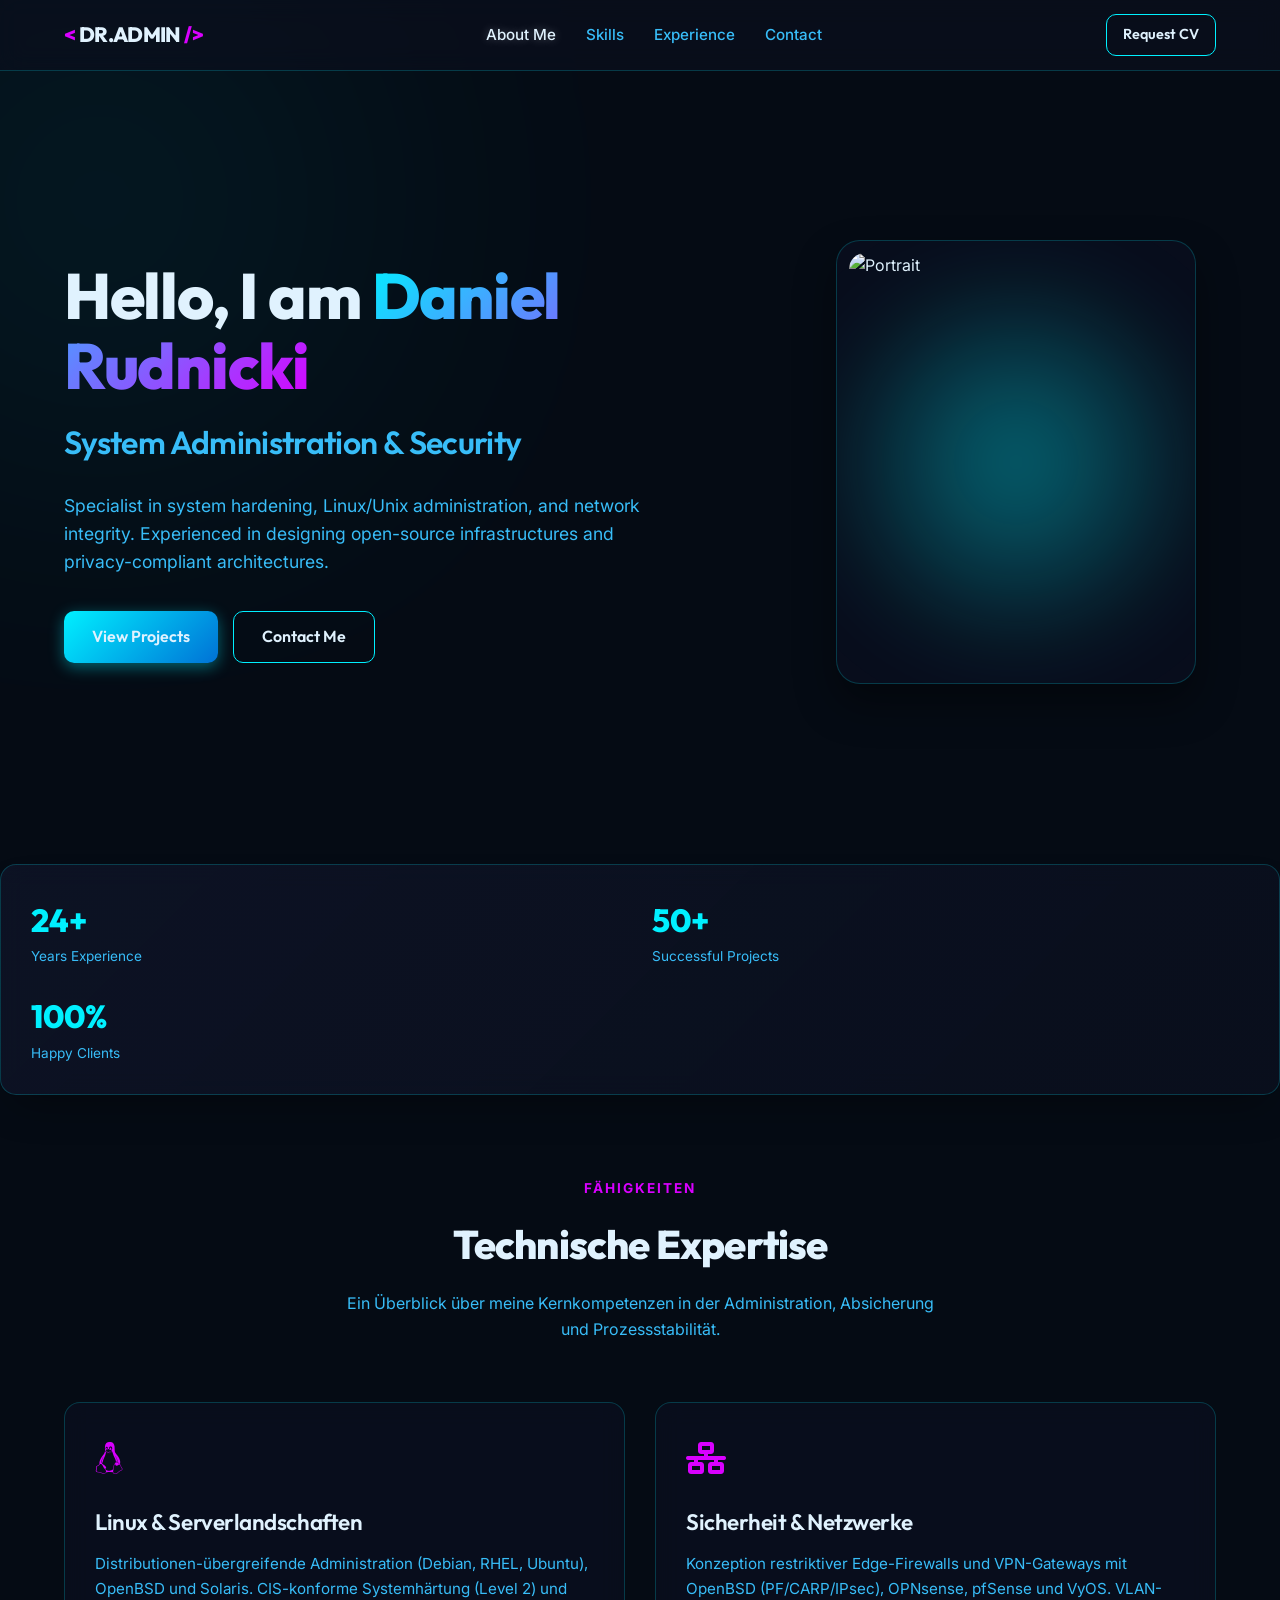
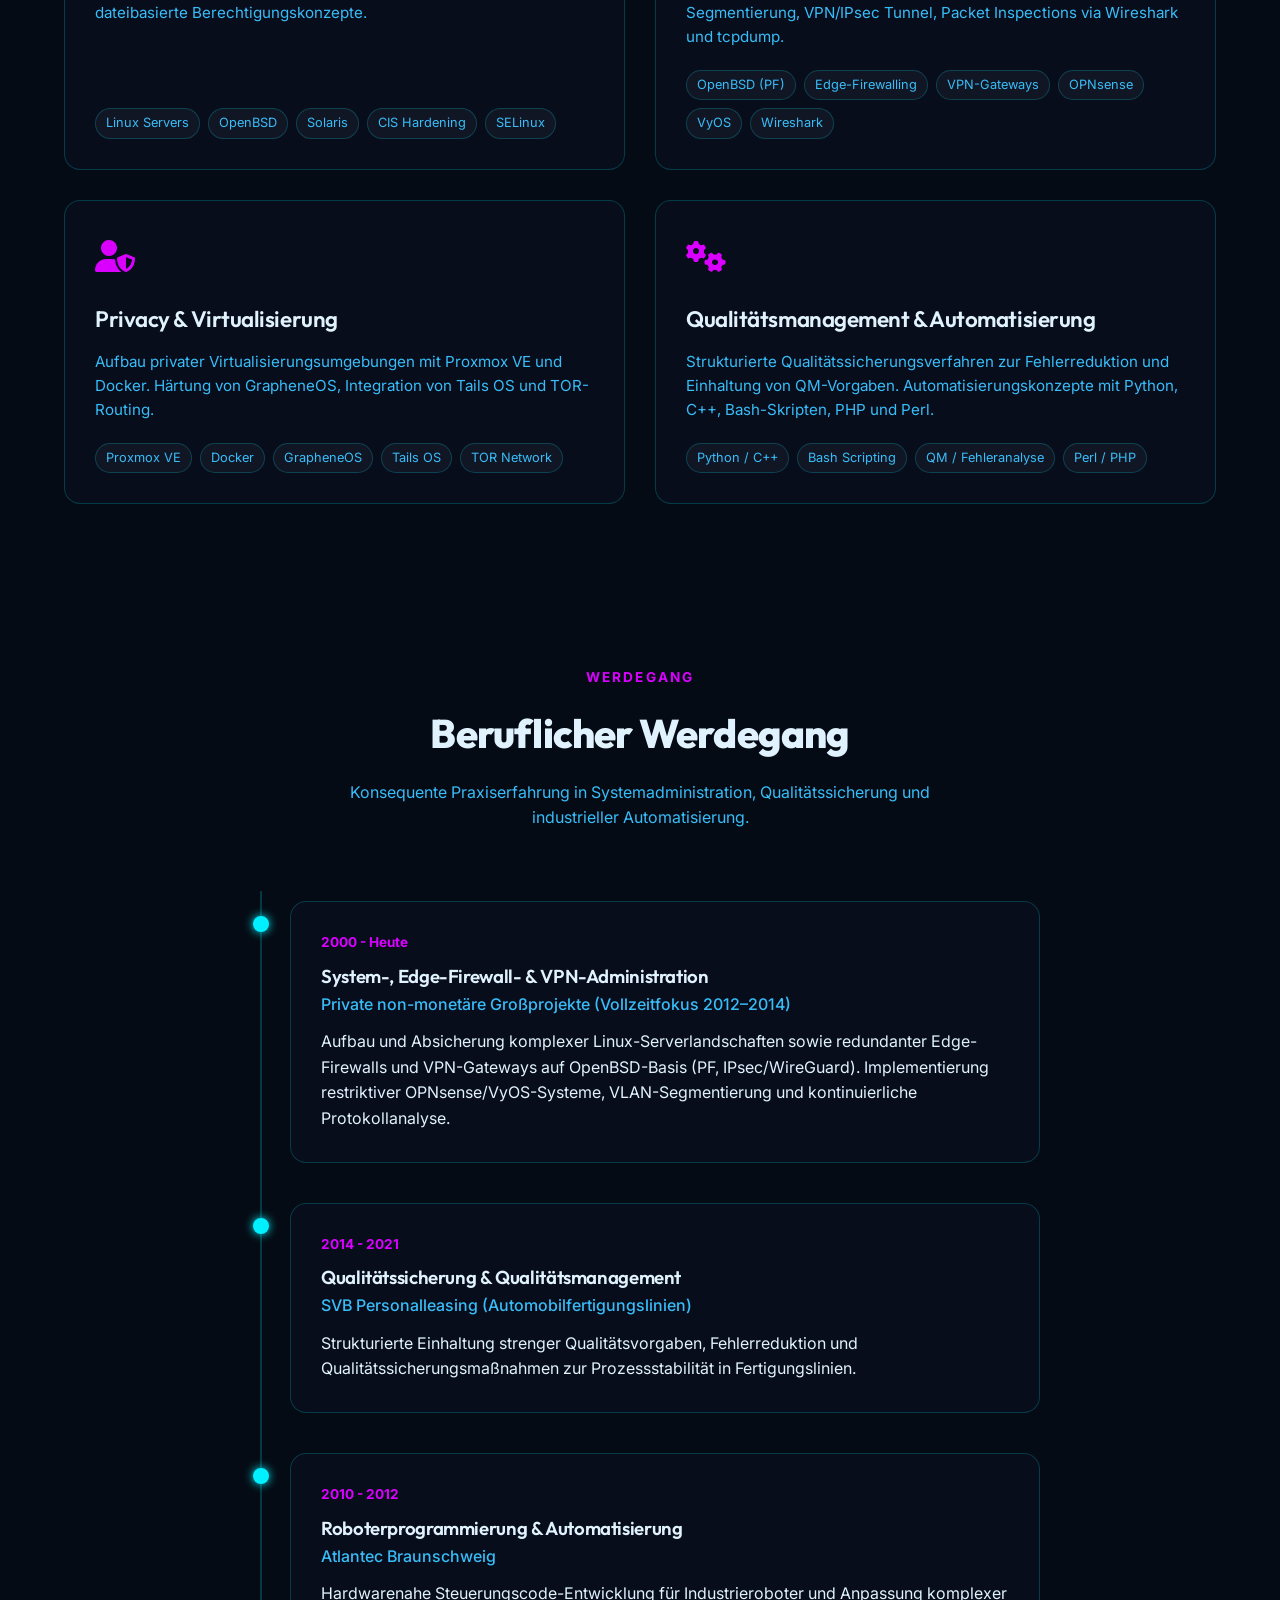
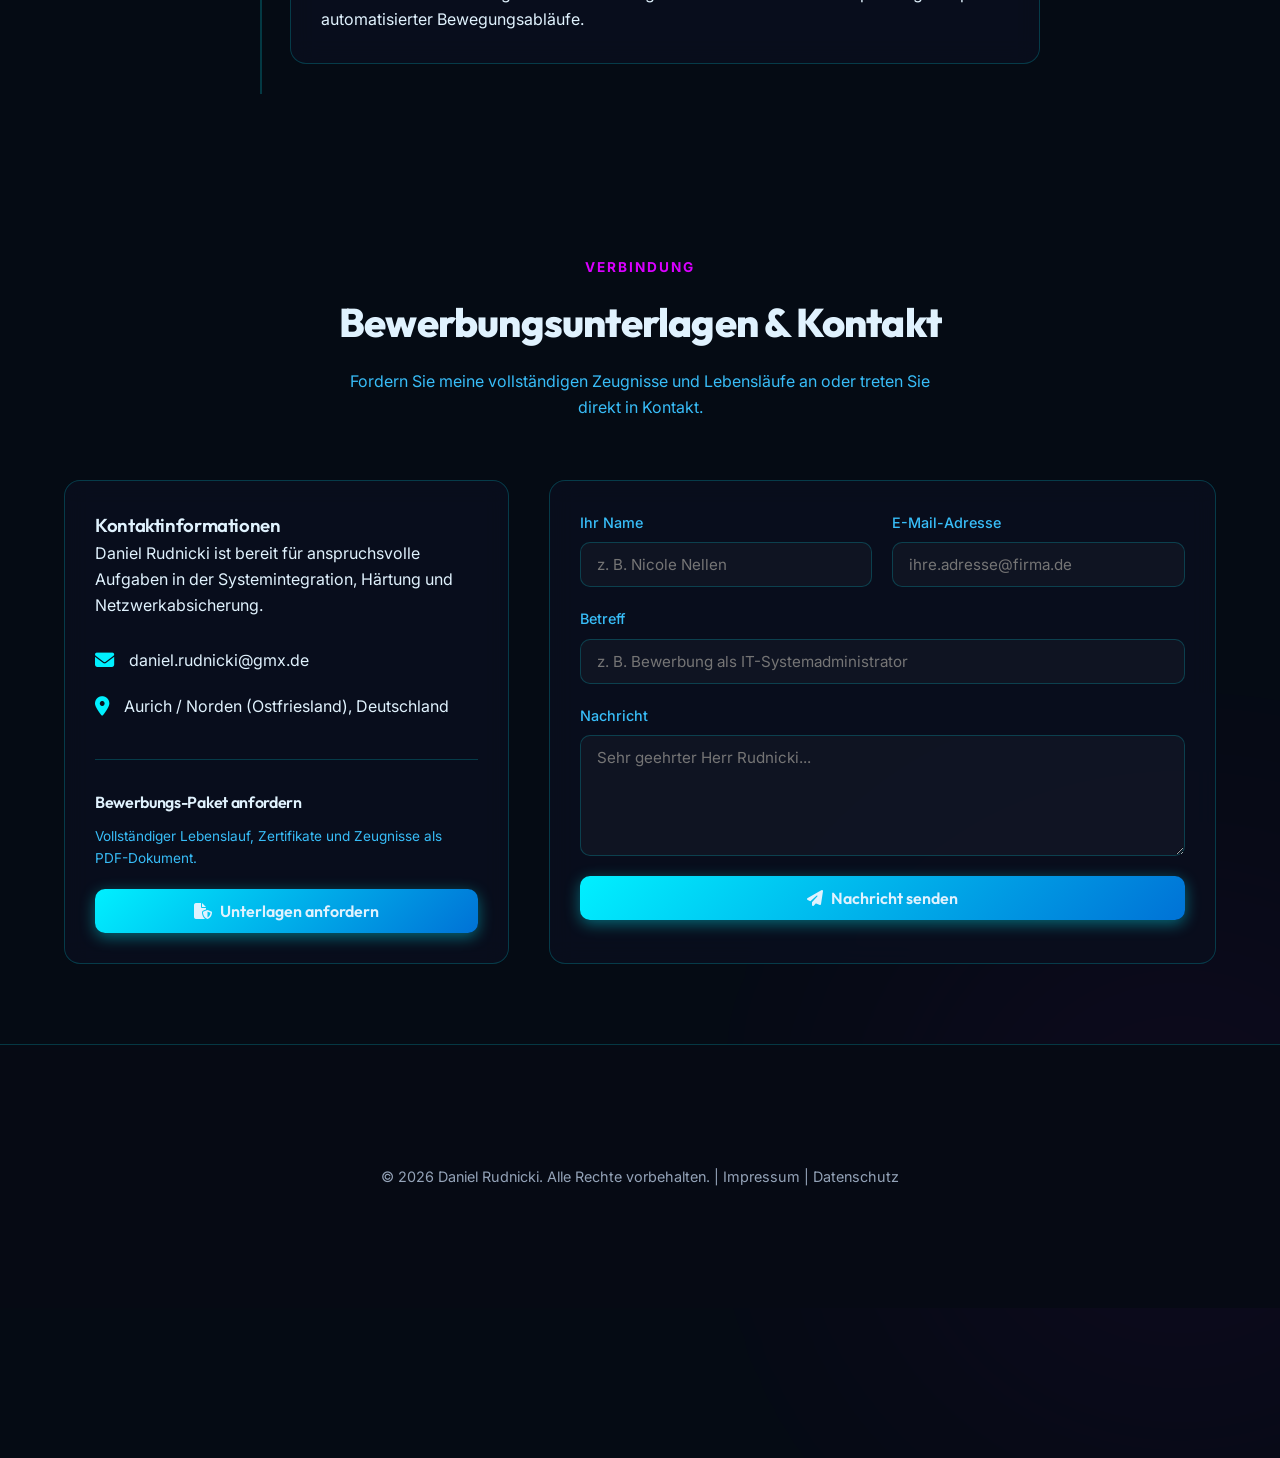
==== index.html @ 74072cad "Convert back to static frontend for GitHub Pages compatibility" ====
<!DOCTYPE html>
<html lang="de">
<head>
    <meta charset="UTF-8">
    <meta name="viewport" content="width=device-width, initial-scale=1.0">
    <title>Daniel Rudnicki | Portfolio</title>
    <link rel="icon" type="image/png" href="/static/daniel_rudnicki_logo.png">
    <!-- Google Fonts -->
    <link rel="preconnect" href="https://fonts.googleapis.com">
    <link rel="preconnect" href="https://fonts.gstatic.com" crossorigin>
    <link href="https://fonts.googleapis.com/css2?family=Outfit:wght@300;400;600;800&family=Inter:wght@300;400;500;600;700&display=swap" rel="stylesheet">
    <!-- FontAwesome Icons -->
    <link rel="stylesheet" href="https://cdnjs.cloudflare.com/ajax/libs/font-awesome/6.4.0/css/all.min.css">
    <!-- Main Style Sheet -->
    <link rel="stylesheet" href="/static/styles.css">
</head>
<body class="{{ theme_class }}">
    <!-- Background Glow Effects -->
    <div class="glow-orb orb-1"></div>
    <div class="glow-orb orb-2"></div>

    <!-- Navigation Header -->
    <header class="main-header">
        <div class="nav-container">
            <a href="#" class="logo">
                <span class="logo-accent">&lt;</span> DR.ADMIN <span class="logo-accent">/&gt;</span>
            </a>
            <nav class="nav-menu">
                <a href="#about" class="nav-link active" id="nav-about">Über mich</a>
                <a href="#skills" class="nav-link" id="nav-skills">Kompetenzen</a>
                <a href="#experience" class="nav-link" id="nav-exp">Werdegang</a>
                <a href="#contact" class="nav-link" id="nav-contact">Kontakt</a>
            </nav>
            <div class="nav-cta">
                <a href="#contact" class="btn btn-outline btn-sm" id="cta-req">Bewerbung anfordern</a>
            </div>
        </div>
    </header>

    <main>        <!-- Hero & Personalization Section -->
        <section id="about" class="hero-section">
            <div class="section-container hero-container">
                <div class="hero-grid">
                    <div class="hero-content">
                        <!-- Dynamic Greeting Badge -->
                        <div class="greeting-badge" id="dynamic-badge" style="display: none;">
                            <span class="badge-dot"></span>
                            <span class="badge-text" id="dynamic-badge-text"></span>
                        </div>
                        
                        <h1 class="hero-title">
                            <span id="hello-text">Hallo, ich bin</span> <span class="text-gradient">Daniel Rudnicki</span>
                        </h1>
                        <h2 class="hero-subtitle" id="dynamic-subtitle">System-Administration & Security</h2>
                        
                        <!-- Dynamic Personalized Message -->
                        <div class="personalization-banner" id="personalization-box" style="display: block;">
                            <div class="banner-content">
                                <i class="fas fa-handshake"></i>
                                <div class="banner-text">
                                    <strong id="spec-for"></strong>
                                    <p id="msg-text">Vielen Dank für Ihr Interesse an meinem Profil. Ich habe diese Mappe speziell auf Ihre Anforderungen abgestimmt.</p>
                                </div>
                            </div>
                        </div>
                        
                        <p class="hero-description" id="dynamic-description">Spezialist für Systemhärtung, Linux/Unix-Administration und Netzwerk-Integrität. Praxis in der Konzeptionierung quelloffener Infrastrukturen und datenschutzkonformer Architekturen.</p>
                        
                        <div class="hero-actions">
                            <a href="#projects" class="btn btn-primary" id="proj-btn">Projekte ansehen</a>
                            <a href="#contact" class="btn btn-outline" id="cont-btn">Kontakt aufnehmen</a>
                        </div>
                    </div>
                    
                    <div class="hero-image-wrapper">
                        <div class="hero-image-card">
                            <img src="https://loremflickr.com/400/500/male,sysadmin?random=1" id="hero-avatar" alt="Portrait" class="hero-avatar" />
                            <div class="image-glow"></div>
                        </div>
                    </div>
                </div>
            </div>
        </section>

        <div class="hero-stats-card glass-card">
            <div class="card-glow"></div>
            <div class="stats-grid">
                <div class="stat-item">
                    <span class="stat-value">24+</span>
                    <span class="stat-label" id="stat-exp">Jahre Erfahrung</span>
                </div>
                <div class="stat-item">
                    <span class="stat-value">50+</span>
                    <span class="stat-label" id="stat-proj">Erfolgreiche Projekte</span>
                </div>
                <div class="stat-item">
                    <span class="stat-value">100%</span>
                    <span class="stat-label" id="stat-cli">Zufriedene Klienten</span>
                </div>
            </div>
        </div>

        <!-- Technical Skills Section -->
        <section id="skills" class="skills-section">
            <div class="section-container">
                <div class="section-header">
                    <span class="section-tag">Fähigkeiten</span>
                    <h2 class="section-title">Technische Expertise</h2>
                    <p class="section-desc">Ein Überblick über meine Kernkompetenzen in der Administration, Absicherung und Prozessstabilität.</p>
                </div>

                <div class="skills-grid">
                    <div class="skill-category-card glass-card" data-tech-category="linux">
                        <div class="category-icon"><i class="fa-brands fa-linux"></i></div>
                        <h3>Linux & Serverlandschaften</h3>
                        <p>Distributionen-übergreifende Administration (Debian, RHEL, Ubuntu), OpenBSD und Solaris. CIS-konforme Systemhärtung (Level 2) und dateibasierte Berechtigungskonzepte.</p>
                        <div class="skill-tags">
                            <span class="tag">Linux Servers</span>
                            <span class="tag">OpenBSD</span>
                            <span class="tag">Solaris</span>
                            <span class="tag">CIS Hardening</span>
                            <span class="tag">SELinux</span>
                        </div>
                    </div>

                    <div class="skill-category-card glass-card" data-tech-category="network">
                        <div class="category-icon"><i class="fa-solid fa-network-wired"></i></div>
                        <h3>Sicherheit & Netzwerke</h3>
                        <p>Konzeption restriktiver Edge-Firewalls und VPN-Gateways mit OpenBSD (PF/CARP/IPsec), OPNsense, pfSense und VyOS. VLAN-Segmentierung, VPN/IPsec Tunnel, Packet Inspections via Wireshark und tcpdump.</p>
                        <div class="skill-tags">
                            <span class="tag">OpenBSD (PF)</span>
                            <span class="tag">Edge-Firewalling</span>
                            <span class="tag">VPN-Gateways</span>
                            <span class="tag">OPNsense</span>
                            <span class="tag">VyOS</span>
                            <span class="tag">Wireshark</span>
                        </div>
                    </div>

                    <div class="skill-category-card glass-card" data-tech-category="privacy">
                        <div class="category-icon"><i class="fa-solid fa-user-shield"></i></div>
                        <h3>Privacy & Virtualisierung</h3>
                        <p>Aufbau privater Virtualisierungsumgebungen mit Proxmox VE und Docker. Härtung von GrapheneOS, Integration von Tails OS und TOR-Routing.</p>
                        <div class="skill-tags">
                            <span class="tag">Proxmox VE</span>
                            <span class="tag">Docker</span>
                            <span class="tag">GrapheneOS</span>
                            <span class="tag">Tails OS</span>
                            <span class="tag">TOR Network</span>
                        </div>
                    </div>

                    <div class="skill-category-card glass-card" data-tech-category="automation">
                        <div class="category-icon"><i class="fa-solid fa-gears"></i></div>
                        <h3>Qualitätsmanagement & Automatisierung</h3>
                        <p>Strukturierte Qualitätssicherungsverfahren zur Fehlerreduktion und Einhaltung von QM-Vorgaben. Automatisierungskonzepte mit Python, C++, Bash-Skripten, PHP und Perl.</p>
                        <div class="skill-tags">
                            <span class="tag">Python / C++</span>
                            <span class="tag">Bash Scripting</span>
                            <span class="tag">QM / Fehleranalyse</span>
                            <span class="tag">Perl / PHP</span>
                        </div>
                    </div>
                </div>
            </div>
        </section>


        <!-- Experience Timeline Section -->
        <section id="experience" class="experience-section">
            <div class="section-container">
                <div class="section-header">
                    <span class="section-tag">Werdegang</span>
                    <h2 class="section-title">Beruflicher Werdegang</h2>
                    <p class="section-desc">Konsequente Praxiserfahrung in Systemadministration, Qualitätssicherung und industrieller Automatisierung.</p>
                </div>

                <div class="timeline">
                    <div class="timeline-item">
                        <div class="timeline-dot"></div>
                        <div class="timeline-content glass-card">
                            <span class="timeline-date">2000 - Heute</span>
                            <h3>System-, Edge-Firewall- & VPN-Administration</h3>
                            <p class="timeline-company">Private non-monetäre Großprojekte (Vollzeitfokus 2012–2014)</p>
                            <p>Aufbau und Absicherung komplexer Linux-Serverlandschaften sowie redundanter Edge-Firewalls und VPN-Gateways auf OpenBSD-Basis (PF, IPsec/WireGuard). Implementierung restriktiver OPNsense/VyOS-Systeme, VLAN-Segmentierung und kontinuierliche Protokollanalyse.</p>
                        </div>
                    </div>

                    <div class="timeline-item">
                        <div class="timeline-dot"></div>
                        <div class="timeline-content glass-card">
                            <span class="timeline-date">2014 - 2021</span>
                            <h3>Qualitätssicherung & Qualitätsmanagement</h3>
                            <p class="timeline-company">SVB Personalleasing (Automobilfertigungslinien)</p>
                            <p>Strukturierte Einhaltung strenger Qualitätsvorgaben, Fehlerreduktion und Qualitätssicherungsmaßnahmen zur Prozessstabilität in Fertigungslinien.</p>
                        </div>
                    </div>

                    <div class="timeline-item">
                        <div class="timeline-dot"></div>
                        <div class="timeline-content glass-card">
                            <span class="timeline-date">2010 - 2012</span>
                            <h3>Roboterprogrammierung & Automatisierung</h3>
                            <p class="timeline-company">Atlantec Braunschweig</p>
                            <p>Hardwarenahe Steuerungscode-Entwicklung für Industrieroboter und Anpassung komplexer automatisierter Bewegungsabläufe.</p>
                        </div>
                    </div>
                </div>
            </div>
        </section>

        <!-- Contact & Document Request Section -->
        <section id="contact" class="contact-section">
            <div class="section-container">
                <div class="section-header">
                    <span class="section-tag">Verbindung</span>
                    <h2 class="section-title">Bewerbungsunterlagen & Kontakt</h2>
                    <p class="section-desc">Fordern Sie meine vollständigen Zeugnisse und Lebensläufe an oder treten Sie direkt in Kontakt.</p>
                </div>

                <div class="contact-grid">
                    <div class="contact-info-panel glass-card">
                        <h3>Kontaktinformationen</h3>
                        <p>Daniel Rudnicki ist bereit für anspruchsvolle Aufgaben in der Systemintegration, Härtung und Netzwerkabsicherung.</p>
                        
                        <div class="info-list">
                            <div class="info-item">
                                <i class="fa-solid fa-envelope"></i>
                                <span>daniel.rudnicki@gmx.de</span>
                            </div>
                            <div class="info-item">
                                <i class="fa-solid fa-location-dot"></i>
                                <span>Aurich / Norden (Ostfriesland), Deutschland</span>
                            </div>
                        </div>

                        <!-- Action buttons for document download request -->
                        <div class="document-download-box">
                            <h4>Bewerbungs-Paket anfordern</h4>
                            <p class="small-text">Vollständiger Lebenslauf, Zertifikate und Zeugnisse als PDF-Dokument.</p>
                            <button id="request-docs-btn" class="btn btn-primary btn-block">
                                <i class="fa-solid fa-file-shield"></i> Unterlagen anfordern
                            </button>
                        </div>
                    </div>

                    <div class="contact-form-panel glass-card">
                        <form id="contact-form" class="custom-form">
                            <div class="form-row">
                                <div class="form-group">
                                    <label for="name">Ihr Name</label>
                                    <input type="text" id="name" required placeholder="z. B. Nicole Nellen">
                                </div>
                                <div class="form-group">
                                    <label for="email">E-Mail-Adresse</label>
                                    <input type="email" id="email" required placeholder="ihre.adresse@firma.de">
                                </div>
                            </div>
                            <div class="form-group">
                                <label for="subject">Betreff</label>
                                <input type="text" id="subject" placeholder="z. B. Bewerbung als IT-Systemadministrator">
                            </div>
                            <div class="form-group">
                                <label for="message">Nachricht</label>
                                <textarea id="message" rows="5" required placeholder="Sehr geehrter Herr Rudnicki..."></textarea>
                            </div>
                            <button type="submit" class="btn btn-primary">
                                <i class="fa-solid fa-paper-plane"></i> Nachricht senden
                            </button>
                        </form>
                    </div>
                </div>
            </div>
        </section>
    </main>

    <!-- Footer -->
    <footer class="main-footer">
        <div class="section-container">
            <p>&copy; 2026 Daniel Rudnicki. Alle Rechte vorbehalten. | <a href="#about">Impressum</a> | <a href="#about">Datenschutz</a></p>
        </div>
    </footer>
    <script src="/static/script.js"></script>
</body>
</html>
---- static/styles.css ----
/* ==========================================================================
   DESIGN SYSTEM TOKENS & CSS VARIABLES
   ========================================================================== */
:root {
    /* Color Palette */
    --bg-dark: #0a0f1d;
    --bg-card: rgba(16, 22, 43, 0.6);
    --bg-card-hover: rgba(22, 30, 59, 0.85);
    
    --primary: #0088ff;
    --primary-glow: rgba(0, 136, 255, 0.45);
    --secondary: #00f0ff;
    --secondary-glow: rgba(0, 240, 255, 0.3);
    
    --text-primary: #f8fafc;
    --text-secondary: #94a3b8;
    --text-muted: #64748b;
    --border-color: rgba(255, 255, 255, 0.08);
    --border-color-hover: rgba(0, 136, 255, 0.3);

    /* Fonts */
    --font-heading: 'Outfit', 'Inter', sans-serif;
    --font-body: 'Inter', sans-serif;
    
    /* Layout */
    --max-width: 1200px;
    --radius-lg: 16px;
    --radius-md: 10px;
    --radius-sm: 6px;
    
    --transition-fast: 0.2s cubic-bezier(0.4, 0, 0.2, 1);
    --transition-normal: 0.3s cubic-bezier(0.4, 0, 0.2, 1);
}

/* ==========================================================================
   RESET & GLOBAL STYLES
   ========================================================================== */
* {
    margin: 0;
    padding: 0;
    box-sizing: border-box;
}

html {
    scroll-behavior: smooth;
    font-size: 16px;
}

body {
    background-color: var(--bg-dark);
    color: var(--text-primary);
    font-family: var(--font-body);
    line-height: 1.6;
    overflow-x: hidden;
    position: relative;
    min-height: 100vh;
}

/* Background Glow Orbs */
.glow-orb {
    position: absolute;
    width: 600px;
    height: 600px;
    border-radius: 50%;
    filter: blur(160px);
    z-index: -1;
    pointer-events: none;
    opacity: 0.45;
}

.orb-1 {
    top: -100px;
    left: -200px;
    background: radial-gradient(circle, var(--primary-glow) 0%, transparent 70%);
}

.orb-2 {
    bottom: -150px;
    right: -200px;
    background: radial-gradient(circle, var(--secondary-glow) 0%, transparent 70%);
}

a {
    color: inherit;
    text-decoration: none;
    transition: var(--transition-fast);
}

/* ==========================================================================
   TYPOGRAPHY
   ========================================================================== */
h1, h2, h3, h4 {
    font-family: var(--font-heading);
    font-weight: 600;
    letter-spacing: -0.02em;
}

.text-gradient {
    background: linear-gradient(135deg, var(--primary) 0%, var(--secondary) 100%);
    -webkit-background-clip: text;
    -webkit-text-fill-color: transparent;
}

/* ==========================================================================
   LAYOUT CONTAINERS
   ========================================================================== */
.section-container {
    width: 90%;
    max-width: var(--max-width);
    margin: 0 auto;
    padding: 80px 0;
}

.section-header {
    text-align: center;
    margin-bottom: 60px;
}

.section-tag {
    font-size: 0.85rem;
    text-transform: uppercase;
    letter-spacing: 0.15em;
    color: var(--secondary);
    font-weight: 700;
    margin-bottom: 12px;
    display: inline-block;
}

.section-title {
    font-size: 2.5rem;
    font-weight: 800;
    margin-bottom: 15px;
}

.section-desc {
    color: var(--text-secondary);
    max-width: 600px;
    margin: 0 auto;
}

/* ==========================================================================
   GLASSMORPHISM COMPONENT
   ========================================================================== */
.glass-card {
    background: var(--bg-card);
    backdrop-filter: blur(12px);
    -webkit-backdrop-filter: blur(12px);
    border: 1px solid var(--border-color);
    border-radius: var(--radius-lg);
    padding: 30px;
    position: relative;
    overflow: hidden;
    transition: var(--transition-normal);
}

.glass-card:hover {
    border-color: var(--border-color-hover);
    background: var(--bg-card-hover);
    transform: translateY(-5px);
    box-shadow: 0 10px 30px -10px rgba(0, 136, 255, 0.2);
}

/* ==========================================================================
   BUTTONS
   ========================================================================== */
.btn {
    display: inline-flex;
    align-items: center;
    justify-content: center;
    padding: 12px 28px;
    font-family: var(--font-heading);
    font-weight: 600;
    font-size: 1rem;
    border-radius: var(--radius-md);
    cursor: pointer;
    border: none;
    gap: 8px;
}

.btn-sm {
    padding: 8px 16px;
    font-size: 0.9rem;
}

.btn-primary {
    background: linear-gradient(135deg, var(--primary) 0%, #0072d6 100%);
    color: var(--text-primary);
    box-shadow: 0 4px 15px var(--primary-glow);
}

.btn-primary:hover {
    transform: translateY(-2px);
    box-shadow: 0 6px 20px var(--primary-glow);
}

.btn-secondary {
    background: rgba(255, 255, 255, 0.05);
    color: var(--text-primary);
    border: 1px solid var(--border-color);
}

.btn-secondary:hover {
    background: rgba(255, 255, 255, 0.1);
    border-color: var(--text-secondary);
}

.btn-outline {
    background: transparent;
    color: var(--text-primary);
    border: 1px solid var(--primary);
}

.btn-outline:hover {
    background: var(--primary);
    box-shadow: 0 4px 15px var(--primary-glow);
}

.btn-block {
    display: flex;
    width: 100%;
}

/* ==========================================================================
   HEADER / NAVIGATION
   ========================================================================== */
.main-header {
    position: fixed;
    top: 0;
    left: 0;
    width: 100%;
    z-index: 100;
    background: rgba(10, 15, 29, 0.7);
    backdrop-filter: blur(12px);
    -webkit-backdrop-filter: blur(12px);
    border-bottom: 1px solid var(--border-color);
}

.nav-container {
    max-width: var(--max-width);
    width: 90%;
    margin: 0 auto;
    height: 70px;
    display: flex;
    align-items: center;
    justify-content: space-between;
}

.logo {
    font-family: var(--font-heading);
    font-weight: 800;
    font-size: 1.3rem;
    letter-spacing: -0.03em;
}

.logo-accent {
    color: var(--secondary);
}

.nav-menu {
    display: flex;
    gap: 30px;
}

.nav-link {
    color: var(--text-secondary);
    font-size: 0.95rem;
    font-weight: 500;
}

.nav-link:hover, .nav-link.active {
    color: var(--text-primary);
    text-shadow: 0 0 10px rgba(255, 255, 255, 0.3);
}

/* ==========================================================================
   HERO SECTION
   ========================================================================== */
.hero-section {
    padding-top: 160px;
    padding-bottom: 100px;
    position: relative;
    z-index: 10;
}

.hero-grid {
    display: grid;
    grid-template-columns: 1fr;
    gap: 60px;
    align-items: center;
}

@media (min-width: 992px) {
    .hero-grid {
        grid-template-columns: 1fr 400px;
    }
}

.hero-content {
    max-width: 800px;
    margin: 0 auto;
    text-align: left;
}

.hero-image-wrapper {
    position: relative;
    display: flex;
    justify-content: center;
}

.hero-image-card {
    position: relative;
    width: 100%;
    max-width: 360px;
    border-radius: 24px;
    padding: 12px;
    background: var(--bg-card);
    border: 1px solid var(--border-color);
    box-shadow: 0 20px 40px rgba(0,0,0,0.4);
    z-index: 2;
    overflow: hidden;
}

.hero-avatar {
    width: 100%;
    height: auto;
    border-radius: 16px;
    display: block;
    object-fit: cover;
    aspect-ratio: 4/5;
}

.image-glow {
    position: absolute;
    top: 50%;
    left: 50%;
    transform: translate(-50%, -50%);
    width: 120%;
    height: 120%;
    background: radial-gradient(circle at center, var(--primary-glow) 0%, transparent 60%);
    z-index: -1;
    filter: blur(40px);
}

.greeting-badge {
    display: flex;
    align-items: center;
    background: rgba(0, 240, 255, 0.08);
    border: 1px solid rgba(0, 240, 255, 0.3);
    padding: 6px 14px;
    border-radius: 30px;
    margin-bottom: 24px;
    animation: bounce 2s infinite;
}

/* ==========================================================================
   CATEGORY THEMES
   ========================================================================== */

/* Theme: Soziales & Pflege */
body.theme-soziales {
    --bg-dark: #f0fdf4;
    --bg-card: rgba(255, 255, 255, 0.9);
    --bg-card-hover: rgba(255, 255, 255, 1);
    --primary: #16a34a;
    --primary-glow: rgba(22, 163, 74, 0.3);
    --secondary: #22c55e;
    --secondary-glow: rgba(34, 197, 94, 0.2);
    --text-primary: #14532d;
    --text-secondary: #166534;
    --text-muted: #15803d;
    --border-color: rgba(22, 163, 74, 0.15);
    --border-color-hover: rgba(22, 163, 74, 0.4);
}
body.theme-soziales .glass-bg {
    background: radial-gradient(circle at center, rgba(34, 197, 94, 0.05) 0%, rgba(240, 253, 244, 1) 50%);
}

/* Theme: Verwaltung & Öffentlicher Dienst */
body.theme-verwaltung {
    --bg-dark: #f8fafc;
    --bg-card: rgba(255, 255, 255, 0.9);
    --bg-card-hover: rgba(255, 255, 255, 1);
    --primary: #0f172a;
    --primary-glow: rgba(15, 23, 42, 0.3);
    --secondary: #334155;
    --secondary-glow: rgba(51, 65, 85, 0.2);
    --text-primary: #0f172a;
    --text-secondary: #334155;
    --text-muted: #475569;
    --border-color: rgba(15, 23, 42, 0.15);
    --border-color-hover: rgba(15, 23, 42, 0.4);
}
body.theme-verwaltung .glass-bg {
    background: radial-gradient(circle at center, rgba(51, 65, 85, 0.05) 0%, rgba(248, 250, 252, 1) 50%);
}

/* Theme: Kaufmännisch & Vertrieb */
body.theme-kaufmaennisch {
    --bg-dark: #fffbeb;
    --bg-card: rgba(255, 255, 255, 0.9);
    --bg-card-hover: rgba(255, 255, 255, 1);
    --primary: #b45309;
    --primary-glow: rgba(180, 83, 9, 0.3);
    --secondary: #d97706;
    --secondary-glow: rgba(217, 119, 6, 0.2);
    --text-primary: #78350f;
    --text-secondary: #92400e;
    --text-muted: #b45309;
    --border-color: rgba(180, 83, 9, 0.15);
    --border-color-hover: rgba(180, 83, 9, 0.4);
}
body.theme-kaufmaennisch .glass-bg {
    background: radial-gradient(circle at center, rgba(217, 119, 6, 0.05) 0%, rgba(255, 251, 235, 1) 50%);
}

/* Theme: Handwerk & Produktion */
body.theme-handwerk {
    --bg-dark: #fff7ed;
    --bg-card: rgba(255, 255, 255, 0.9);
    --bg-card-hover: rgba(255, 255, 255, 1);
    --primary: #c2410c;
    --primary-glow: rgba(194, 65, 12, 0.3);
    --secondary: #ea580c;
    --secondary-glow: rgba(234, 88, 12, 0.2);
    --text-primary: #7c2d12;
    --text-secondary: #9a3412;
    --text-muted: #c2410c;
    --border-color: rgba(194, 65, 12, 0.15);
    --border-color-hover: rgba(194, 65, 12, 0.4);
}
body.theme-handwerk .glass-bg {
    background: radial-gradient(circle at center, rgba(234, 88, 12, 0.05) 0%, rgba(255, 247, 237, 1) 50%);
}

/* Theme: IT / Cybersecurity (Default) */
body.theme-it {
    --bg-dark: #050b14;
    --bg-card: rgba(10, 15, 30, 0.85);
    --bg-card-hover: rgba(13, 20, 40, 1);
    --primary: #00f0ff;
    --primary-glow: rgba(0, 240, 255, 0.4);
    --secondary: #d900ff;
    --secondary-glow: rgba(217, 0, 255, 0.3);
    --text-primary: #e0f2fe;
    --text-secondary: #38bdf8;
    --text-muted: #94a3b8;
    --border-color: rgba(0, 240, 255, 0.2);
    --border-color-hover: rgba(217, 0, 255, 0.5);
}
body.theme-it .glass-bg {
    background: radial-gradient(circle at center, rgba(0, 240, 255, 0.07) 0%, rgba(5, 11, 20, 1) 50%);
}

.badge-dot {
    width: 8px;
    height: 8px;
    background-color: var(--secondary);
    border-radius: 50%;
    margin-right: 8px;
}

.badge-text {
    font-size: 0.85rem;
    font-weight: 700;
    color: var(--secondary);
    text-transform: uppercase;
}

.personalization-banner {
    background: rgba(0, 136, 255, 0.08);
    border-left: 4px solid var(--primary);
    padding: 15px 20px;
    border-radius: 0 var(--radius-md) var(--radius-md) 0;
    margin-bottom: 24px;
    width: 100%;
}

.banner-text {
    color: var(--text-primary);
    font-weight: 600;
    font-size: 1.1rem;
}

.hero-title {
    font-size: 4rem;
    font-weight: 800;
    line-height: 1.1;
    margin-bottom: 15px;
}

.hero-subtitle {
    font-size: 2rem;
    color: var(--text-secondary);
    margin-bottom: 24px;
}

.hero-description {
    font-size: 1.1rem;
    color: var(--text-secondary);
    margin-bottom: 35px;
    max-width: 600px;
}

.hero-actions {
    display: flex;
    gap: 15px;
}

.hero-stats-card {
    background: linear-gradient(135deg, rgba(16, 22, 43, 0.7) 0%, rgba(10, 15, 29, 0.9) 100%);
    box-shadow: 0 20px 40px -15px rgba(0, 0, 0, 0.4);
}

.logo-container {
    text-align: center;
    margin-bottom: 25px;
}

.profile-logo {
    width: 200px;
    height: 200px;
    border-radius: var(--radius-lg);
    border: 2px solid var(--border-color);
    box-shadow: 0 8px 24px rgba(0, 0, 0, 0.3);
    transition: var(--transition-normal);
}

.profile-logo:hover {
    border-color: var(--primary);
    transform: scale(1.03) translateY(-2px);
    box-shadow: 0 12px 30px var(--primary-glow);
}

.stats-header {
    display: flex;
    align-items: center;
    gap: 10px;
    margin-bottom: 25px;
    border-bottom: 1px solid var(--border-color);
    padding-bottom: 15px;
}

.status-indicator {
    width: 10px;
    height: 10px;
    border-radius: 50%;
}

.status-indicator.online {
    background-color: #00e676;
    box-shadow: 0 0 10px #00e676;
}

.stats-grid {
    display: grid;
    grid-template-columns: repeat(2, 1fr);
    gap: 24px;
}

.stat-item {
    display: flex;
    flex-direction: column;
}

.stat-value {
    font-size: 2rem;
    font-weight: 800;
    color: var(--primary);
    font-family: var(--font-heading);
}

.stat-label {
    font-size: 0.85rem;
    color: var(--text-secondary);
}

/* ==========================================================================
   SKILLS SECTION
   ========================================================================== */
.skills-grid {
    display: grid;
    grid-template-columns: repeat(2, 1fr);
    gap: 30px;
}

.skill-category-card {
    display: flex;
    flex-direction: column;
}

/* Skill highlight for personalization matches */
.skill-category-card.highlighted {
    border-color: var(--secondary);
    box-shadow: 0 0 20px rgba(0, 240, 255, 0.2);
}

.category-icon {
    font-size: 2rem;
    color: var(--secondary);
    margin-bottom: 20px;
}

.skill-category-card h3 {
    font-size: 1.4rem;
    margin-bottom: 12px;
}

.skill-category-card p {
    color: var(--text-secondary);
    margin-bottom: 20px;
    font-size: 0.95rem;
    flex-grow: 1;
}

.skill-tags {
    display: flex;
    flex-wrap: wrap;
    gap: 8px;
}

.tag {
    font-size: 0.8rem;
    background: rgba(255, 255, 255, 0.04);
    border: 1px solid var(--border-color);
    padding: 4px 10px;
    border-radius: 30px;
    color: var(--text-secondary);
    transition: var(--transition-fast);
}

.tag:hover {
    color: var(--text-primary);
    background: rgba(255, 255, 255, 0.1);
}

/* ==========================================================================
   PROJECTS SECTION
   ========================================================================== */
.projects-filter-bar {
    display: flex;
    justify-content: center;
    gap: 15px;
    margin-bottom: 40px;
}

.filter-btn {
    background: transparent;
    border: 1px solid var(--border-color);
    color: var(--text-secondary);
    padding: 8px 20px;
    border-radius: 30px;
    cursor: pointer;
    font-family: var(--font-heading);
    font-weight: 500;
    transition: var(--transition-fast);
}

.filter-btn.active, .filter-btn:hover {
    background: var(--primary);
    color: var(--text-primary);
    border-color: var(--primary);
}

.projects-grid {
    display: grid;
    grid-template-columns: repeat(3, 1fr);
    gap: 30px;
}

.project-card {
    display: flex;
    flex-direction: column;
    padding: 0;
}

.project-image-placeholder {
    height: 180px;
    display: flex;
    align-items: center;
    justify-content: center;
    font-size: 3rem;
    border-bottom: 1px solid var(--border-color);
}

.security-bg { background: linear-gradient(135deg, rgba(239, 83, 80, 0.1) 0%, rgba(239, 83, 80, 0.2) 100%); color: #ef5350; }
.automation-bg { background: linear-gradient(135deg, rgba(0, 230, 118, 0.1) 0%, rgba(0, 230, 118, 0.2) 100%); color: #00e676; }
.cloud-bg { background: linear-gradient(135deg, rgba(0, 136, 255, 0.1) 0%, rgba(0, 136, 255, 0.2) 100%); color: var(--primary); }

.project-body {
    padding: 24px;
    display: flex;
    flex-direction: column;
    flex-grow: 1;
}

.project-meta {
    display: flex;
    justify-content: space-between;
    font-size: 0.8rem;
    color: var(--text-muted);
    margin-bottom: 10px;
}

.project-tag {
    color: var(--secondary);
    font-weight: 700;
    text-transform: uppercase;
}

.project-body h3 {
    font-size: 1.25rem;
    margin-bottom: 10px;
}

.project-body p {
    color: var(--text-secondary);
    font-size: 0.9rem;
    margin-bottom: 20px;
    flex-grow: 1;
}

.project-link {
    font-size: 0.9rem;
    color: var(--primary);
    font-weight: 600;
    display: inline-flex;
    align-items: center;
    gap: 5px;
}

.project-link:hover {
    color: var(--secondary);
}

.project-link i {
    transition: var(--transition-fast);
}

.project-link:hover i {
    transform: translateX(4px);
}

/* Highlight matching projects */
.project-card.highlighted {
    border-color: var(--primary);
    box-shadow: 0 0 25px rgba(0, 136, 255, 0.15);
}

/* ==========================================================================
   EXPERIENCE SECTION (TIMELINE)
   ========================================================================== */
.timeline {
    position: relative;
    max-width: 800px;
    margin: 0 auto;
}

.timeline::after {
    content: '';
    position: absolute;
    width: 2px;
    background: var(--border-color);
    top: 0;
    bottom: 0;
    left: 20px;
}

.timeline-item {
    padding: 10px 0 30px 50px;
    position: relative;
}

.timeline-dot {
    width: 16px;
    height: 16px;
    border-radius: 50%;
    background: var(--primary);
    position: absolute;
    left: 13px;
    top: 25px;
    z-index: 1;
    box-shadow: 0 0 10px var(--primary);
}

.timeline-date {
    font-size: 0.85rem;
    color: var(--secondary);
    font-weight: 700;
    margin-bottom: 8px;
    display: block;
}

.timeline-company {
    color: var(--text-secondary);
    font-weight: 500;
    margin-bottom: 12px;
}

/* ==========================================================================
   CONTACT & REQUEST SECTION
   ========================================================================== */
.contact-grid {
    display: grid;
    grid-template-columns: 0.8fr 1.2fr;
    gap: 40px;
}

.info-list {
    margin-top: 30px;
    display: flex;
    flex-direction: column;
    gap: 20px;
}

.info-item {
    display: flex;
    align-items: center;
    gap: 15px;
}

.info-item i {
    font-size: 1.2rem;
    color: var(--primary);
}

.document-download-box {
    margin-top: 40px;
    padding-top: 30px;
    border-top: 1px solid var(--border-color);
}

.document-download-box h4 {
    margin-bottom: 10px;
}

.document-download-box p {
    color: var(--text-secondary);
    font-size: 0.85rem;
    margin-bottom: 20px;
}

/* Form Styling */
.custom-form {
    display: flex;
    flex-direction: column;
    gap: 20px;
}

.form-row {
    display: grid;
    grid-template-columns: repeat(2, 1fr);
    gap: 20px;
}

.form-group {
    display: flex;
    flex-direction: column;
    gap: 8px;
}

.form-group label {
    font-size: 0.9rem;
    color: var(--text-secondary);
    font-weight: 500;
}

.form-group input, .form-group textarea {
    background: rgba(255, 255, 255, 0.03);
    border: 1px solid var(--border-color);
    padding: 12px 16px;
    border-radius: var(--radius-md);
    color: var(--text-primary);
    font-family: var(--font-body);
    font-size: 0.95rem;
    transition: var(--transition-fast);
}

.form-group input:focus, .form-group textarea:focus {
    outline: none;
    border-color: var(--primary);
    background: rgba(255, 255, 255, 0.05);
    box-shadow: 0 0 10px var(--primary-glow);
}

/* ==========================================================================
   FOOTER
   ========================================================================== */
.main-footer {
    border-top: 1px solid var(--border-color);
    background: #060a14;
    padding: 40px 0;
    text-align: center;
    color: var(--text-muted);
    font-size: 0.9rem;
}

.main-footer a:hover {
    color: var(--text-primary);
}

/* ==========================================================================
   ANIMATIONS & RESPONSIVE
   ========================================================================== */
@keyframes pulse {
    0% { transform: scale(1); opacity: 1; }
    50% { transform: scale(1.02); opacity: 0.9; }
    100% { transform: scale(1); opacity: 1; }
}

@media (max-width: 1024px) {
    .projects-grid {
        grid-template-columns: repeat(2, 1fr);
    }
}

@media (max-width: 768px) {
    .hero-container, .skills-grid, .contact-grid, .form-row {
        grid-template-columns: 1fr;
    }
    
    .nav-menu, .nav-cta {
        display: none;
    }
    
    .hero-title {
        font-size: 2.8rem;
    }
    
    .projects-grid {
        grid-template-columns: 1fr;
    }
}

/* ==========================================================================
   DYNAMIC THEMES (CATEGORY SPECIFIC)
   ========================================================================== */
body.theme-soziales {
    --bg-dark: #fbf7f0;
    --bg-card: #ffffff;
    --text-primary: #2d3748;
    --text-secondary: #4a5568;
    --primary: #48bb78;
    --primary-glow: rgba(72, 187, 120, 0.4);
    --border-color: #e2e8f0;
}
body.theme-soziales .glass-card {
    background: rgba(255, 255, 255, 0.9);
    border: 1px solid var(--border-color);
    box-shadow: 0 4px 6px rgba(0,0,0,0.05);
}
body.theme-soziales .text-gradient {
    background: linear-gradient(135deg, #48bb78 0%, #38a169 100%);
    -webkit-background-clip: text;
    -webkit-text-fill-color: transparent;
}

body.theme-verwaltung {
    --bg-dark: #f0f4f8;
    --bg-card: #ffffff;
    --text-primary: #1a202c;
    --text-secondary: #4a5568;
    --primary: #3182ce;
    --primary-glow: rgba(49, 130, 206, 0.4);
    --border-color: #cbd5e0;
}
body.theme-verwaltung .glass-card {
    background: #ffffff;
    border: 1px solid var(--border-color);
    box-shadow: none;
}
body.theme-verwaltung .text-gradient {
    background: linear-gradient(135deg, #3182ce 0%, #2b6cb0 100%);
    -webkit-background-clip: text;
    -webkit-text-fill-color: transparent;
}

body.theme-kaufmaennisch {
    --bg-dark: #0f172a;
    --bg-card: #1e293b;
    --text-primary: #f8fafc;
    --text-secondary: #94a3b8;
    --primary: #f59e0b;
    --primary-glow: rgba(245, 158, 11, 0.4);
}
body.theme-kaufmaennisch .text-gradient {
    background: linear-gradient(135deg, #f59e0b 0%, #d97706 100%);
    -webkit-background-clip: text;
    -webkit-text-fill-color: transparent;
}

body.theme-handwerk {
    --bg-dark: #1f2937;
    --bg-card: #374151;
    --text-primary: #f3f4f6;
    --text-secondary: #9ca3af;
    --primary: #ea580c;
    --primary-glow: rgba(234, 88, 12, 0.4);
}
body.theme-handwerk .text-gradient {
    background: linear-gradient(135deg, #ea580c 0%, #c2410c 100%);
    -webkit-background-clip: text;
    -webkit-text-fill-color: transparent;
}
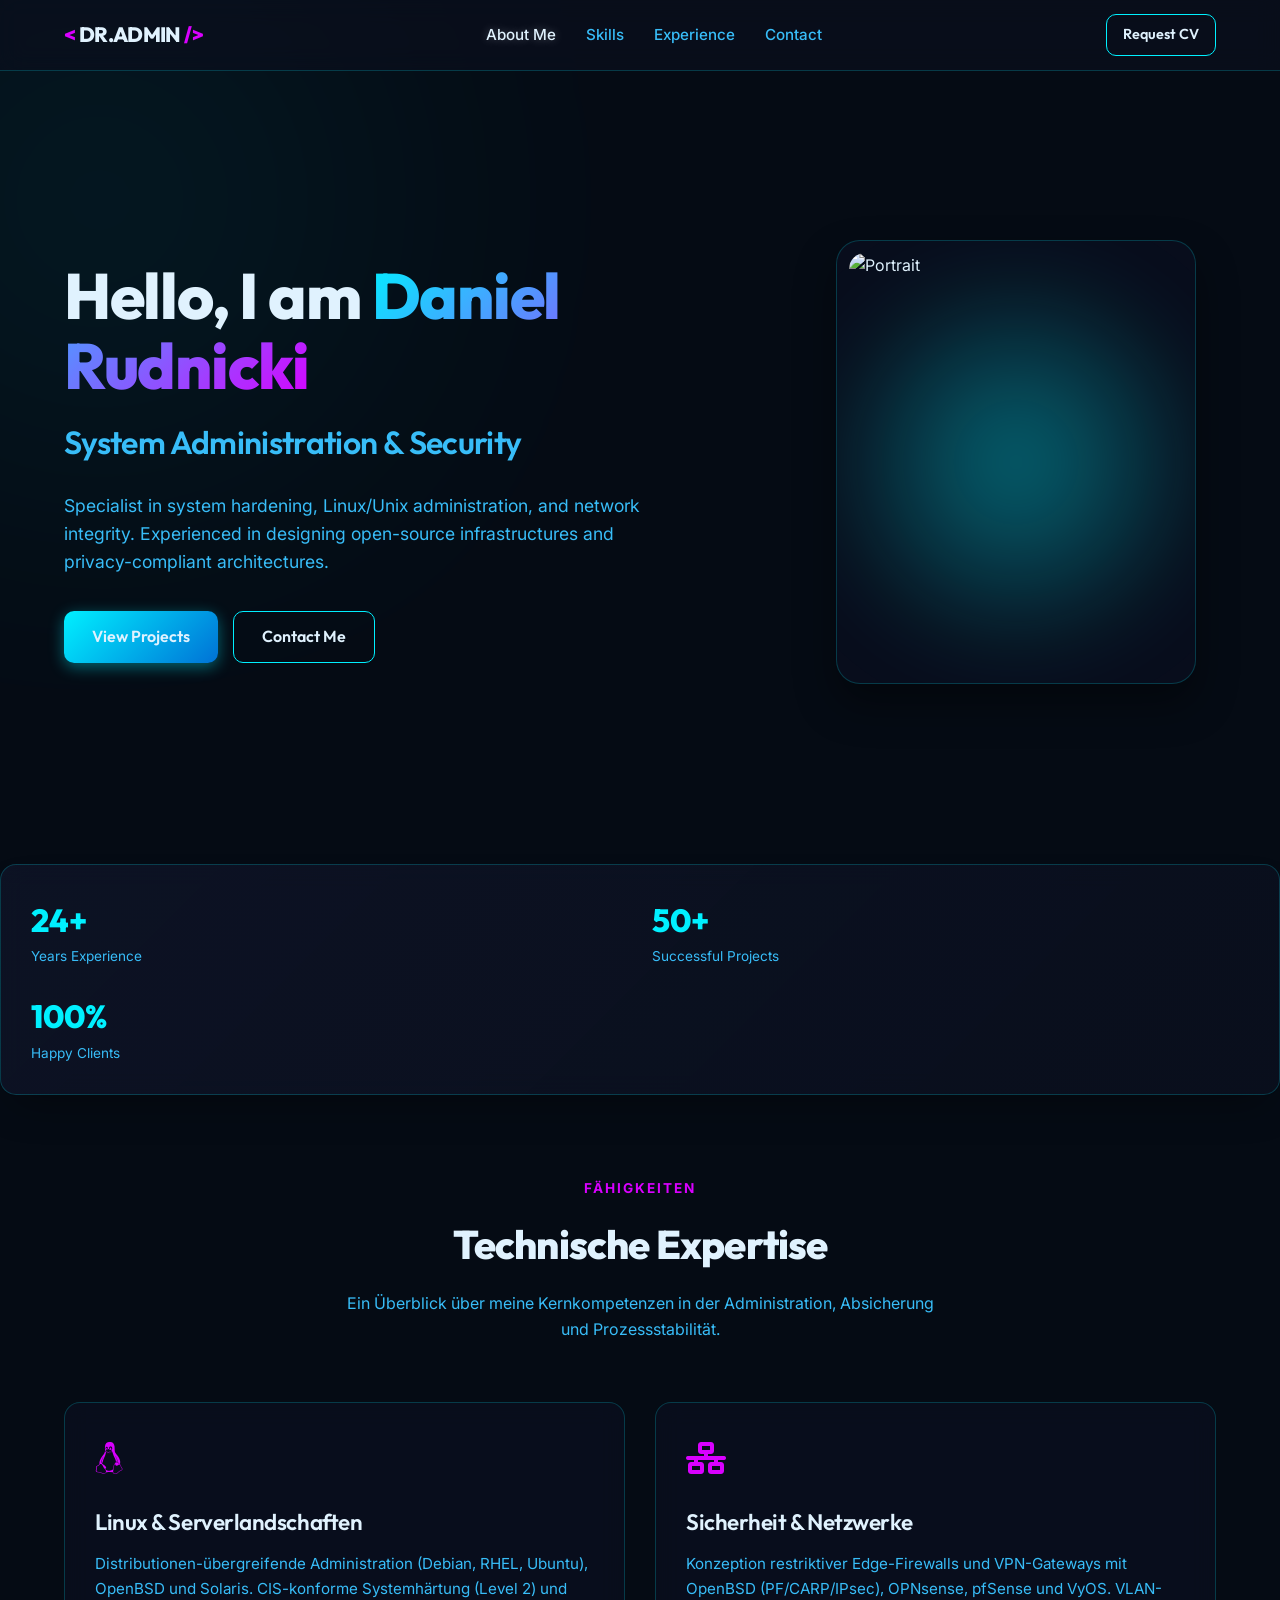
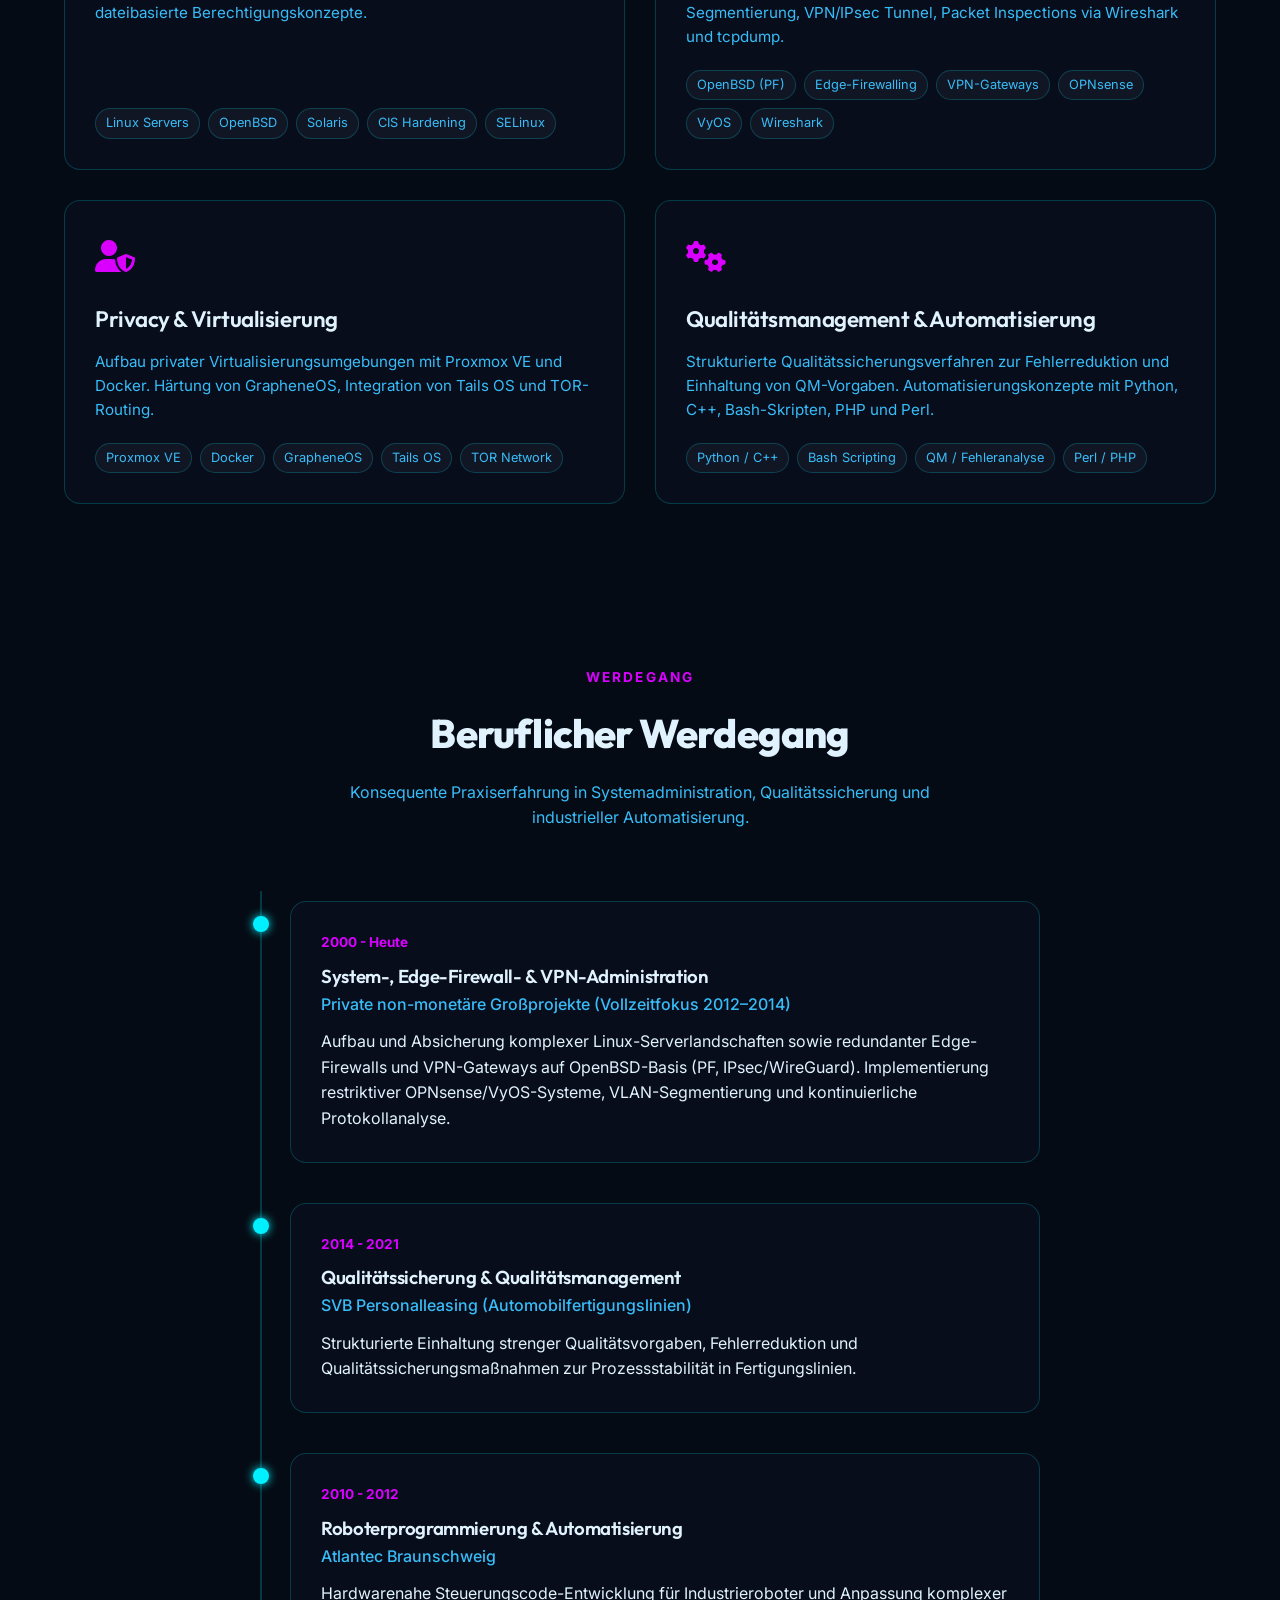
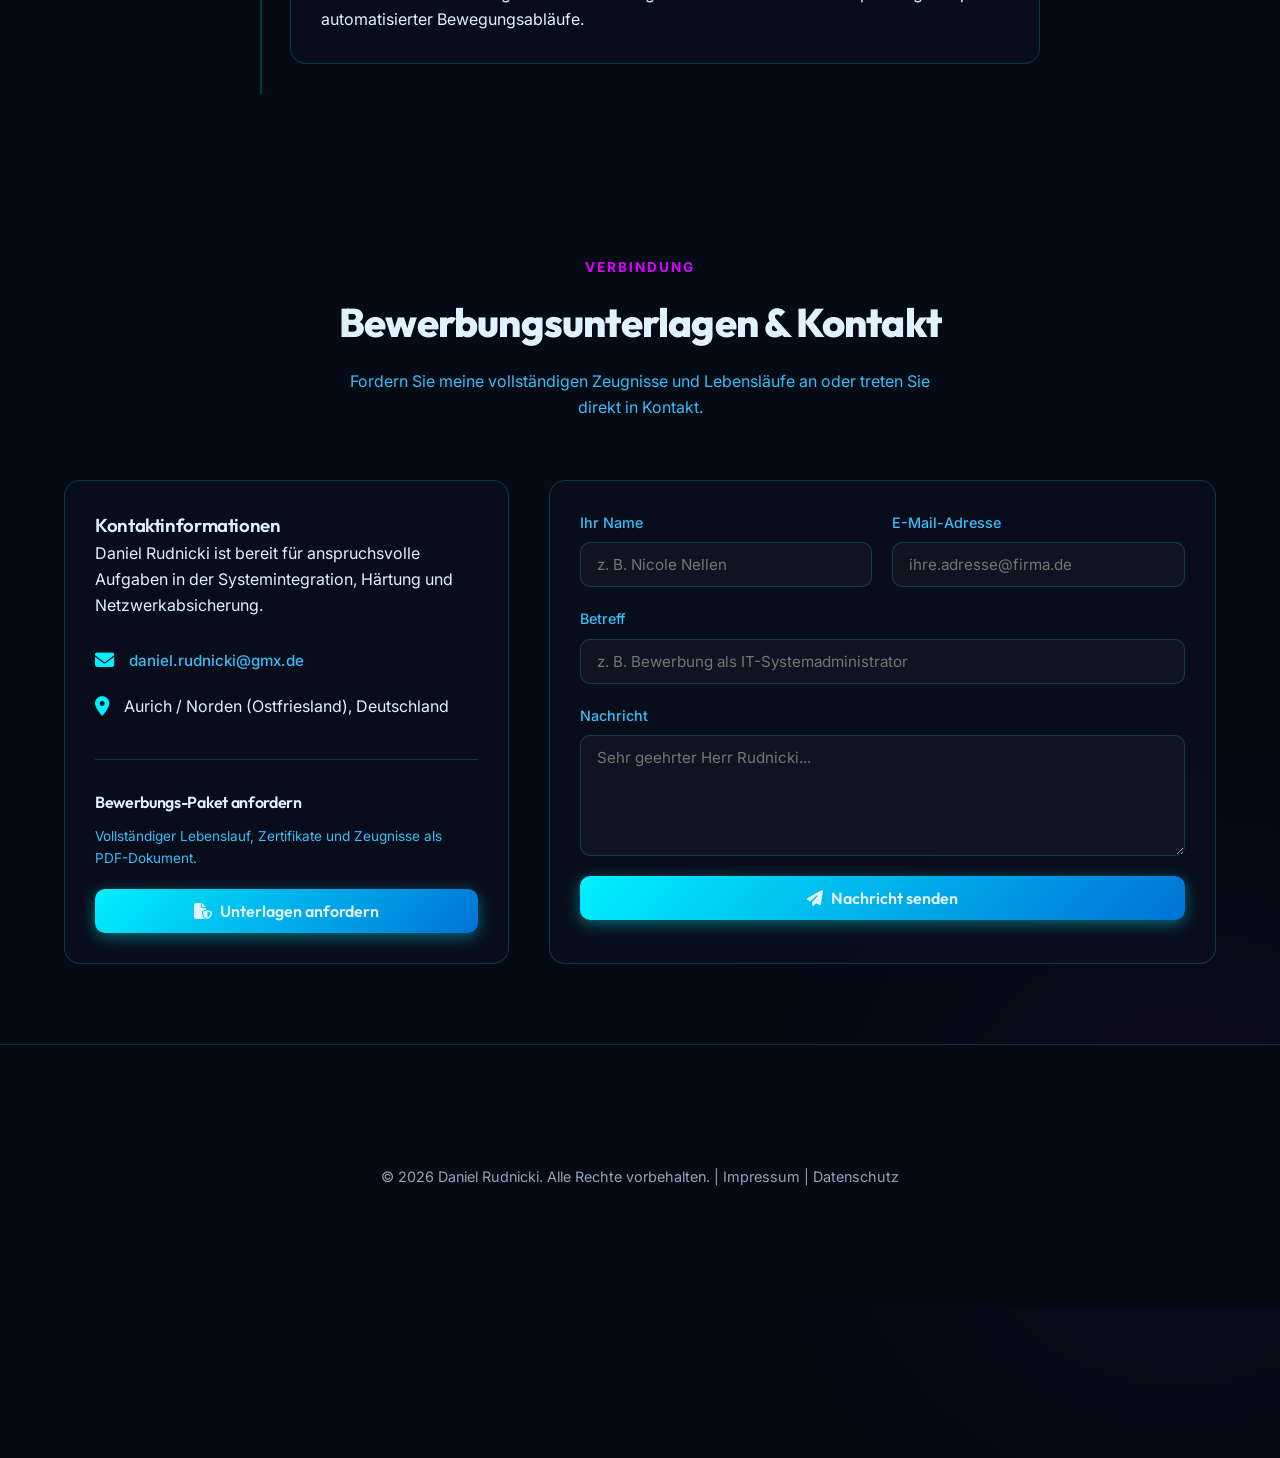
==== commit 6bdf2bfd: "Fix DOM XSS and add secure mailto" ====
--- a/index.html
+++ b/index.html
@@ -226,7 +226,7 @@
                         <div class="info-list">
                             <div class="info-item">
                                 <i class="fa-solid fa-envelope"></i>
-                                <span>daniel.rudnicki@gmx.de</span>
+                                <span id="secure-email-container"></span>
                             </div>
                             <div class="info-item">
                                 <i class="fa-solid fa-location-dot"></i>
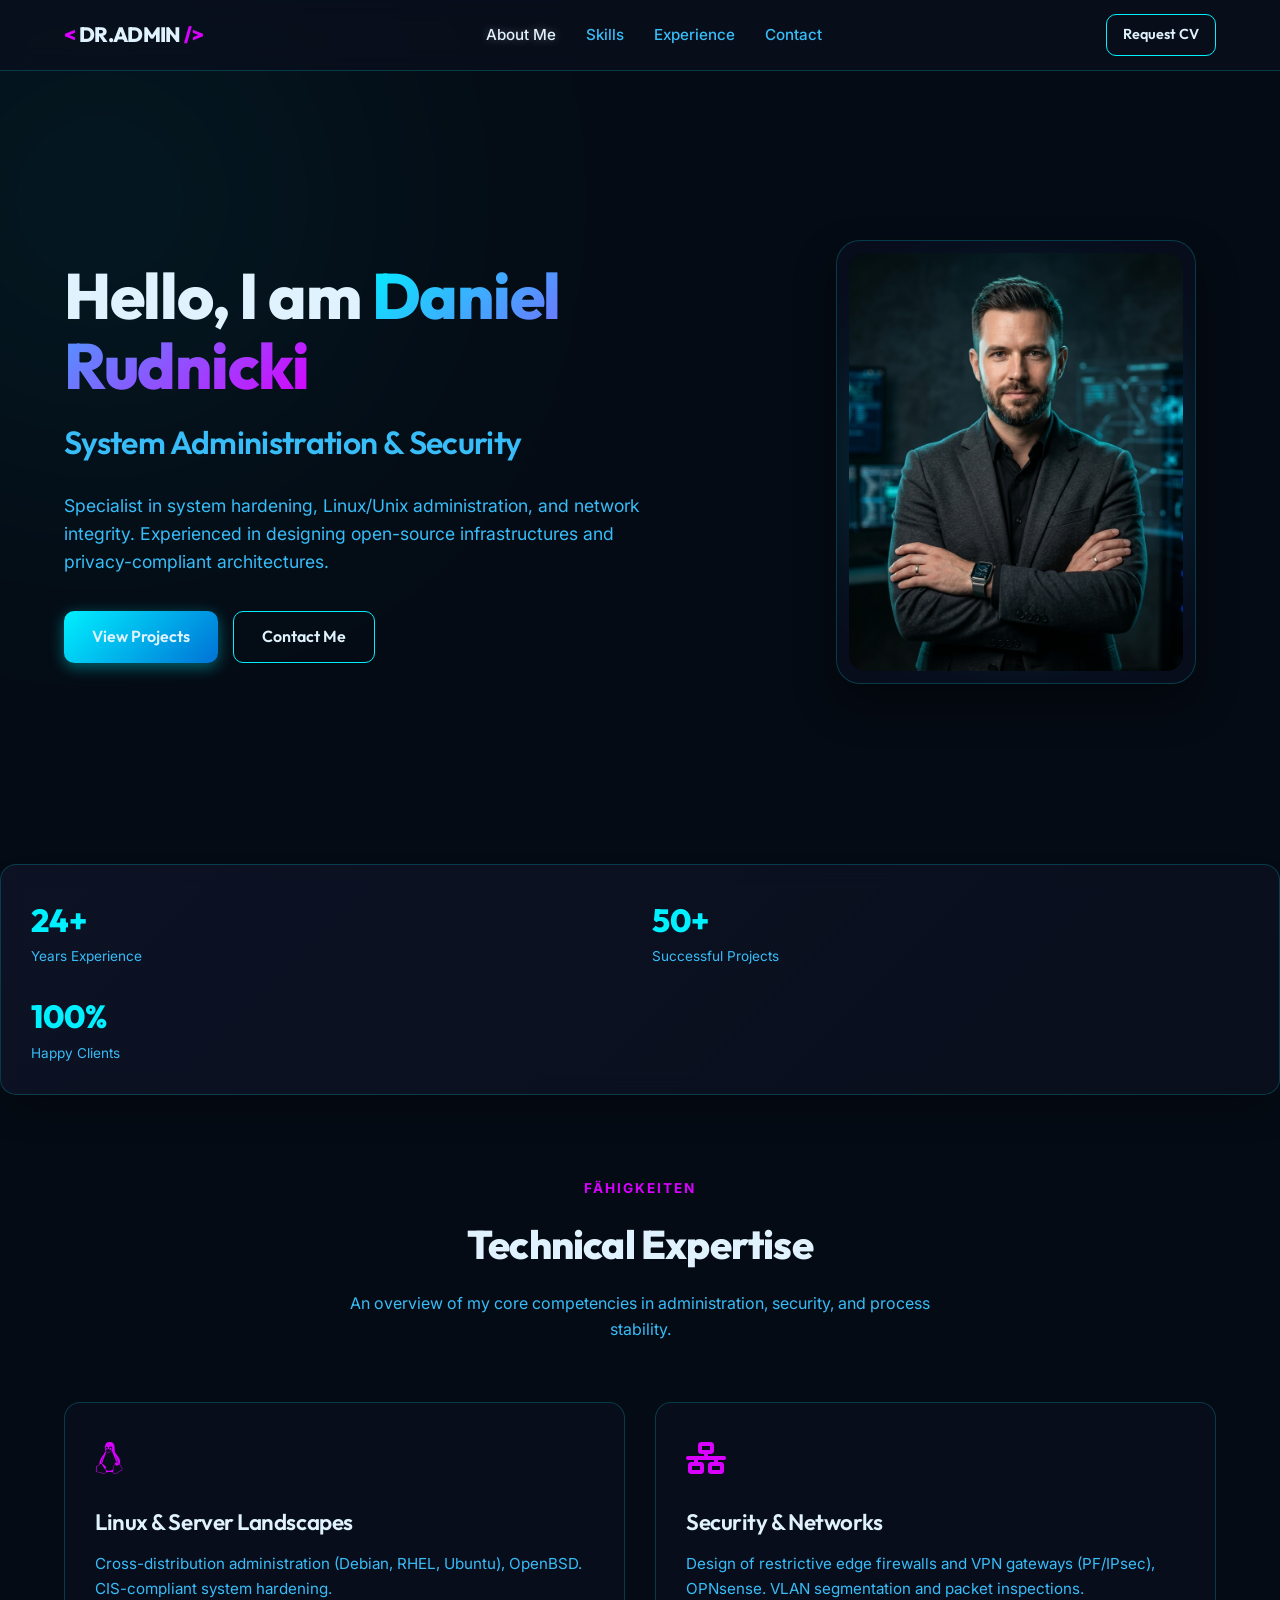
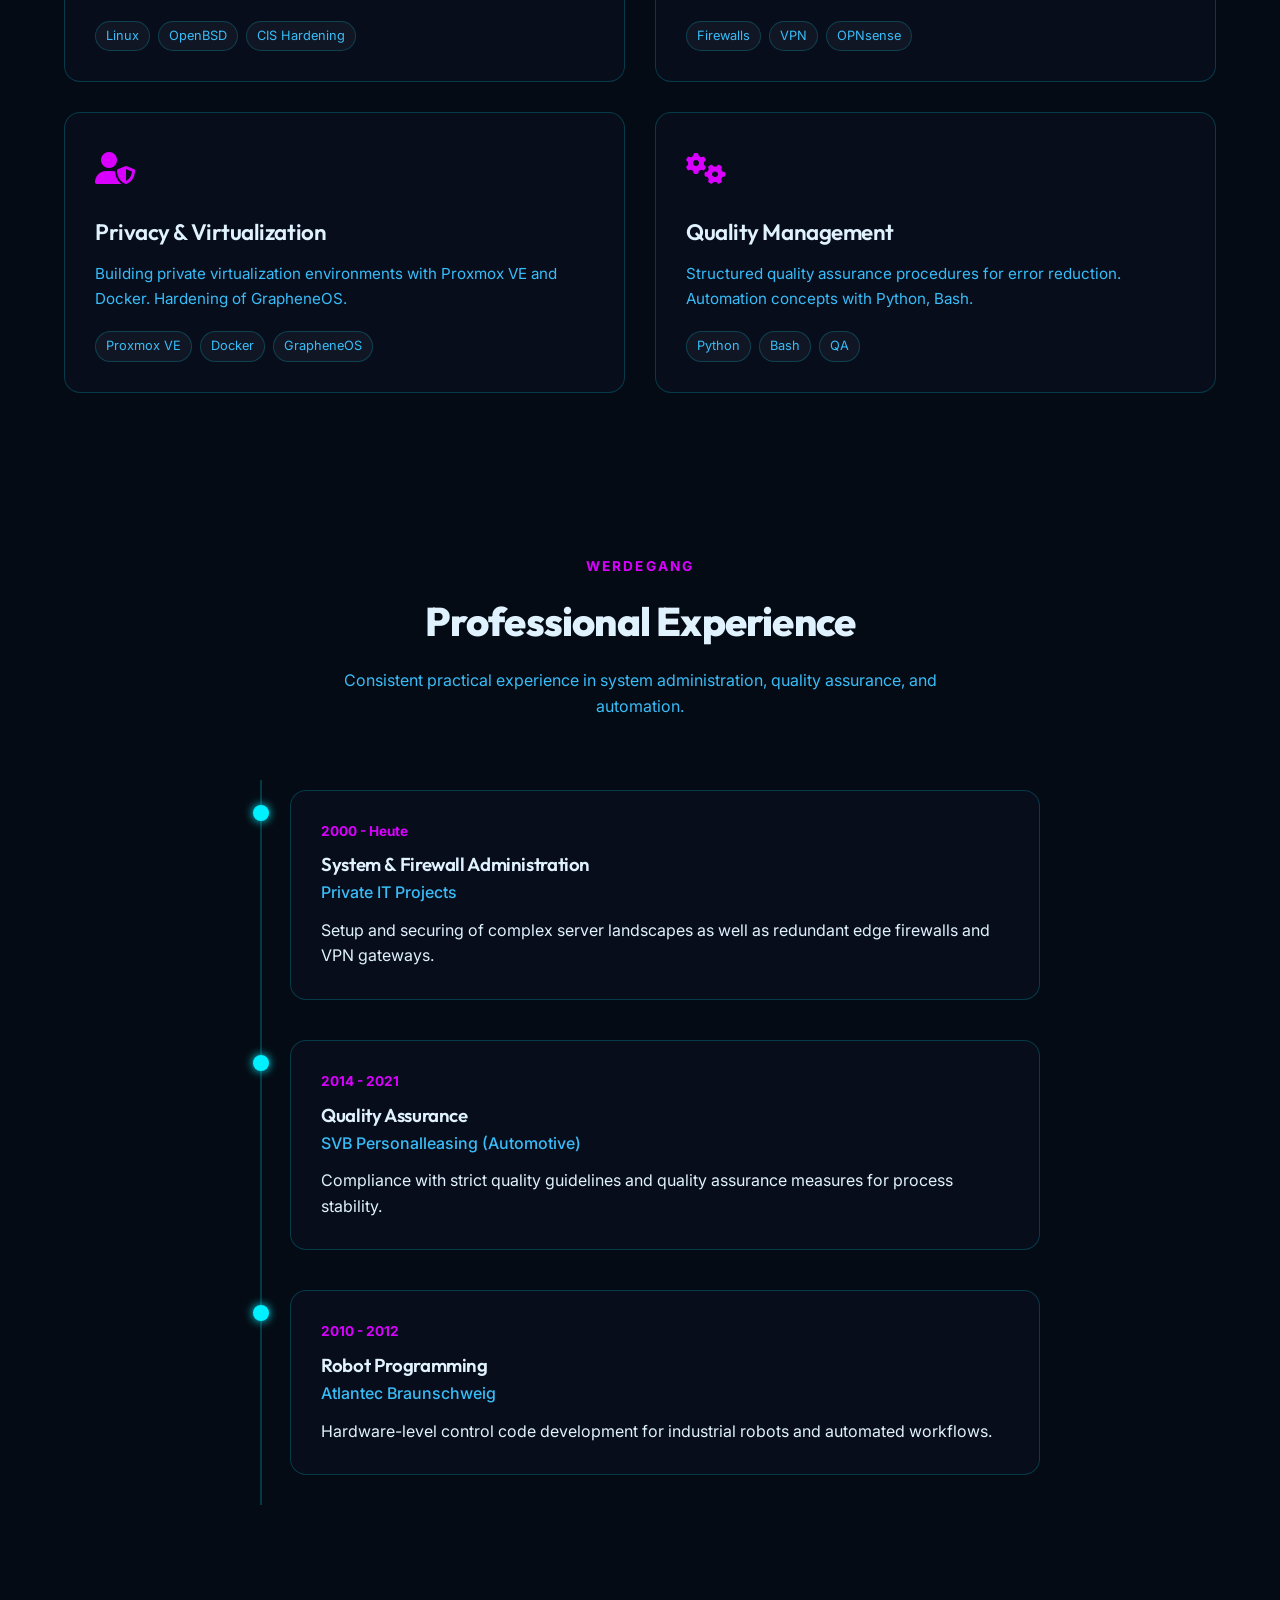
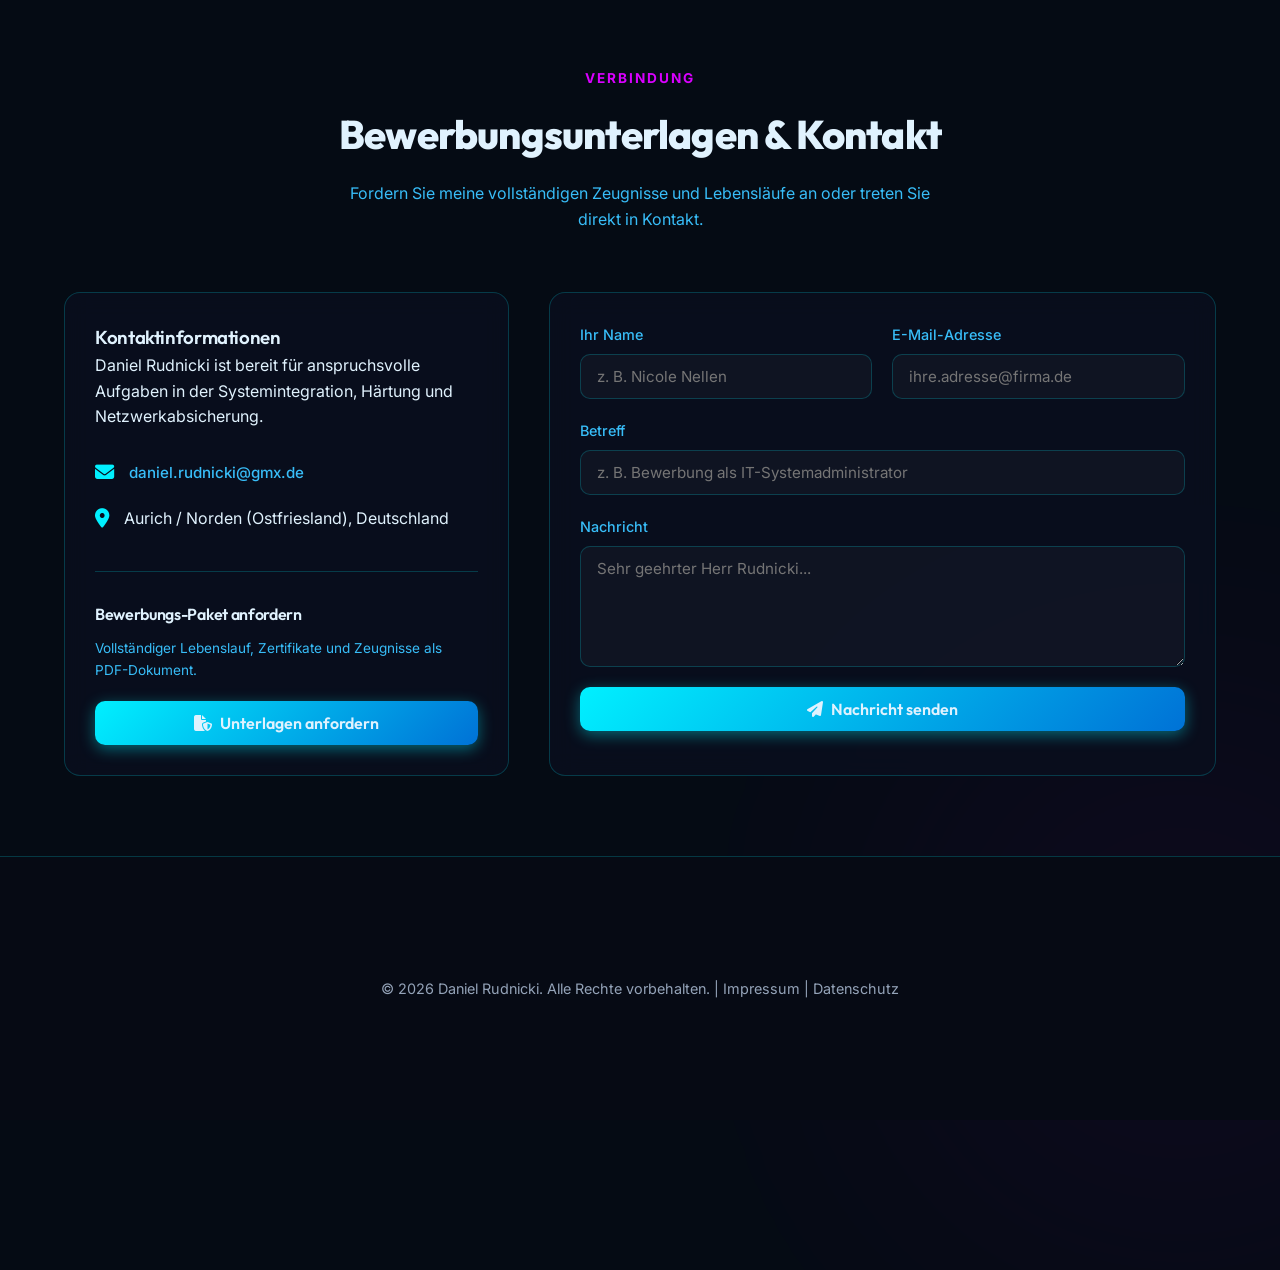
==== commit 05d265d9: "Make portfolio content fully dynamic based on category and language" ====
--- a/index.html
+++ b/index.html
@@ -104,17 +104,17 @@
         <section id="skills" class="skills-section">
             <div class="section-container">
                 <div class="section-header">
-                    <span class="section-tag">Fähigkeiten</span>
-                    <h2 class="section-title">Technische Expertise</h2>
-                    <p class="section-desc">Ein Überblick über meine Kernkompetenzen in der Administration, Absicherung und Prozessstabilität.</p>
+                    <span class="section-tag" id="skills-tag">Fähigkeiten</span>
+                    <h2 class="section-title" id="skills-main-title">Technische Expertise</h2>
+                    <p class="section-desc" id="skills-main-desc">Ein Überblick über meine Kernkompetenzen in der Administration, Absicherung und Prozessstabilität.</p>
                 </div>
 
                 <div class="skills-grid">
-                    <div class="skill-category-card glass-card" data-tech-category="linux">
-                        <div class="category-icon"><i class="fa-brands fa-linux"></i></div>
-                        <h3>Linux & Serverlandschaften</h3>
-                        <p>Distributionen-übergreifende Administration (Debian, RHEL, Ubuntu), OpenBSD und Solaris. CIS-konforme Systemhärtung (Level 2) und dateibasierte Berechtigungskonzepte.</p>
-                        <div class="skill-tags">
+                    <div class="skill-category-card glass-card">
+                        <div class="category-icon" id="skill-1-icon"><i class="fa-brands fa-linux"></i></div>
+                        <h3 id="skill-1-title">Linux & Serverlandschaften</h3>
+                        <p id="skill-1-desc">Distributionen-übergreifende Administration (Debian, RHEL, Ubuntu), OpenBSD und Solaris. CIS-konforme Systemhärtung (Level 2) und dateibasierte Berechtigungskonzepte.</p>
+                        <div class="skill-tags" id="skill-1-tags">
                             <span class="tag">Linux Servers</span>
                             <span class="tag">OpenBSD</span>
                             <span class="tag">Solaris</span>
@@ -123,11 +123,11 @@
                         </div>
                     </div>
 
-                    <div class="skill-category-card glass-card" data-tech-category="network">
-                        <div class="category-icon"><i class="fa-solid fa-network-wired"></i></div>
-                        <h3>Sicherheit & Netzwerke</h3>
-                        <p>Konzeption restriktiver Edge-Firewalls und VPN-Gateways mit OpenBSD (PF/CARP/IPsec), OPNsense, pfSense und VyOS. VLAN-Segmentierung, VPN/IPsec Tunnel, Packet Inspections via Wireshark und tcpdump.</p>
-                        <div class="skill-tags">
+                    <div class="skill-category-card glass-card">
+                        <div class="category-icon" id="skill-2-icon"><i class="fa-solid fa-network-wired"></i></div>
+                        <h3 id="skill-2-title">Sicherheit & Netzwerke</h3>
+                        <p id="skill-2-desc">Konzeption restriktiver Edge-Firewalls und VPN-Gateways mit OpenBSD (PF/CARP/IPsec), OPNsense, pfSense und VyOS. VLAN-Segmentierung, VPN/IPsec Tunnel, Packet Inspections via Wireshark und tcpdump.</p>
+                        <div class="skill-tags" id="skill-2-tags">
                             <span class="tag">OpenBSD (PF)</span>
                             <span class="tag">Edge-Firewalling</span>
                             <span class="tag">VPN-Gateways</span>
@@ -137,11 +137,11 @@
                         </div>
                     </div>
 
-                    <div class="skill-category-card glass-card" data-tech-category="privacy">
-                        <div class="category-icon"><i class="fa-solid fa-user-shield"></i></div>
-                        <h3>Privacy & Virtualisierung</h3>
-                        <p>Aufbau privater Virtualisierungsumgebungen mit Proxmox VE und Docker. Härtung von GrapheneOS, Integration von Tails OS und TOR-Routing.</p>
-                        <div class="skill-tags">
+                    <div class="skill-category-card glass-card">
+                        <div class="category-icon" id="skill-3-icon"><i class="fa-solid fa-user-shield"></i></div>
+                        <h3 id="skill-3-title">Privacy & Virtualisierung</h3>
+                        <p id="skill-3-desc">Aufbau privater Virtualisierungsumgebungen mit Proxmox VE und Docker. Härtung von GrapheneOS, Integration von Tails OS und TOR-Routing.</p>
+                        <div class="skill-tags" id="skill-3-tags">
                             <span class="tag">Proxmox VE</span>
                             <span class="tag">Docker</span>
                             <span class="tag">GrapheneOS</span>
@@ -150,11 +150,11 @@
                         </div>
                     </div>
 
-                    <div class="skill-category-card glass-card" data-tech-category="automation">
-                        <div class="category-icon"><i class="fa-solid fa-gears"></i></div>
-                        <h3>Qualitätsmanagement & Automatisierung</h3>
-                        <p>Strukturierte Qualitätssicherungsverfahren zur Fehlerreduktion und Einhaltung von QM-Vorgaben. Automatisierungskonzepte mit Python, C++, Bash-Skripten, PHP und Perl.</p>
-                        <div class="skill-tags">
+                    <div class="skill-category-card glass-card">
+                        <div class="category-icon" id="skill-4-icon"><i class="fa-solid fa-gears"></i></div>
+                        <h3 id="skill-4-title">Qualitätsmanagement & Automatisierung</h3>
+                        <p id="skill-4-desc">Strukturierte Qualitätssicherungsverfahren zur Fehlerreduktion und Einhaltung von QM-Vorgaben. Automatisierungskonzepte mit Python, C++, Bash-Skripten, PHP und Perl.</p>
+                        <div class="skill-tags" id="skill-4-tags">
                             <span class="tag">Python / C++</span>
                             <span class="tag">Bash Scripting</span>
                             <span class="tag">QM / Fehleranalyse</span>
@@ -170,9 +170,9 @@
         <section id="experience" class="experience-section">
             <div class="section-container">
                 <div class="section-header">
-                    <span class="section-tag">Werdegang</span>
-                    <h2 class="section-title">Beruflicher Werdegang</h2>
-                    <p class="section-desc">Konsequente Praxiserfahrung in Systemadministration, Qualitätssicherung und industrieller Automatisierung.</p>
+                    <span class="section-tag" id="exp-tag">Werdegang</span>
+                    <h2 class="section-title" id="exp-main-title">Beruflicher Werdegang</h2>
+                    <p class="section-desc" id="exp-main-desc">Konsequente Praxiserfahrung in Systemadministration, Qualitätssicherung und industrieller Automatisierung.</p>
                 </div>
 
                 <div class="timeline">
@@ -180,9 +180,9 @@
                         <div class="timeline-dot"></div>
                         <div class="timeline-content glass-card">
                             <span class="timeline-date">2000 - Heute</span>
-                            <h3>System-, Edge-Firewall- & VPN-Administration</h3>
-                            <p class="timeline-company">Private non-monetäre Großprojekte (Vollzeitfokus 2012–2014)</p>
-                            <p>Aufbau und Absicherung komplexer Linux-Serverlandschaften sowie redundanter Edge-Firewalls und VPN-Gateways auf OpenBSD-Basis (PF, IPsec/WireGuard). Implementierung restriktiver OPNsense/VyOS-Systeme, VLAN-Segmentierung und kontinuierliche Protokollanalyse.</p>
+                            <h3 id="exp-1-title">System-, Edge-Firewall- & VPN-Administration</h3>
+                            <p class="timeline-company" id="exp-1-comp">Private non-monetäre Großprojekte (Vollzeitfokus 2012–2014)</p>
+                            <p id="exp-1-desc">Aufbau und Absicherung komplexer Linux-Serverlandschaften sowie redundanter Edge-Firewalls und VPN-Gateways auf OpenBSD-Basis (PF, IPsec/WireGuard). Implementierung restriktiver OPNsense/VyOS-Systeme, VLAN-Segmentierung und kontinuierliche Protokollanalyse.</p>
                         </div>
                     </div>
 
@@ -190,9 +190,9 @@
                         <div class="timeline-dot"></div>
                         <div class="timeline-content glass-card">
                             <span class="timeline-date">2014 - 2021</span>
-                            <h3>Qualitätssicherung & Qualitätsmanagement</h3>
-                            <p class="timeline-company">SVB Personalleasing (Automobilfertigungslinien)</p>
-                            <p>Strukturierte Einhaltung strenger Qualitätsvorgaben, Fehlerreduktion und Qualitätssicherungsmaßnahmen zur Prozessstabilität in Fertigungslinien.</p>
+                            <h3 id="exp-2-title">Qualitätssicherung & Qualitätsmanagement</h3>
+                            <p class="timeline-company" id="exp-2-comp">SVB Personalleasing (Automobilfertigungslinien)</p>
+                            <p id="exp-2-desc">Strukturierte Einhaltung strenger Qualitätsvorgaben, Fehlerreduktion und Qualitätssicherungsmaßnahmen zur Prozessstabilität in Fertigungslinien.</p>
                         </div>
                     </div>
 
@@ -200,9 +200,9 @@
                         <div class="timeline-dot"></div>
                         <div class="timeline-content glass-card">
                             <span class="timeline-date">2010 - 2012</span>
-                            <h3>Roboterprogrammierung & Automatisierung</h3>
-                            <p class="timeline-company">Atlantec Braunschweig</p>
-                            <p>Hardwarenahe Steuerungscode-Entwicklung für Industrieroboter und Anpassung komplexer automatisierter Bewegungsabläufe.</p>
+                            <h3 id="exp-3-title">Roboterprogrammierung & Automatisierung</h3>
+                            <p class="timeline-company" id="exp-3-comp">Atlantec Braunschweig</p>
+                            <p id="exp-3-desc">Hardwarenahe Steuerungscode-Entwicklung für Industrieroboter und Anpassung komplexer automatisierter Bewegungsabläufe.</p>
                         </div>
                     </div>
                 </div>
@@ -280,6 +280,7 @@
             <p>&copy; 2026 Daniel Rudnicki. Alle Rechte vorbehalten. | <a href="#about">Impressum</a> | <a href="#about">Datenschutz</a></p>
         </div>
     </footer>
+    <script src="/static/content.js"></script>
     <script src="/static/script.js"></script>
 </body>
 </html>
--- a/static/styles.css
+++ b/static/styles.css
@@ -394,23 +394,23 @@
     background: radial-gradient(circle at center, rgba(51, 65, 85, 0.05) 0%, rgba(248, 250, 252, 1) 50%);
 }
 
-/* Theme: Kaufmännisch & Vertrieb */
-body.theme-kaufmaennisch {
-    --bg-dark: #fffbeb;
-    --bg-card: rgba(255, 255, 255, 0.9);
-    --bg-card-hover: rgba(255, 255, 255, 1);
-    --primary: #b45309;
-    --primary-glow: rgba(180, 83, 9, 0.3);
-    --secondary: #d97706;
-    --secondary-glow: rgba(217, 119, 6, 0.2);
-    --text-primary: #78350f;
-    --text-secondary: #92400e;
-    --text-muted: #b45309;
-    --border-color: rgba(180, 83, 9, 0.15);
-    --border-color-hover: rgba(180, 83, 9, 0.4);
-}
-body.theme-kaufmaennisch .glass-bg {
-    background: radial-gradient(circle at center, rgba(217, 119, 6, 0.05) 0%, rgba(255, 251, 235, 1) 50%);
+/* Theme: Sales */
+body.theme-sales {
+    --bg-dark: #1e1005; /* Deep warm brown/orange */
+    --bg-card: rgba(40, 20, 10, 0.8);
+    --bg-card-hover: rgba(50, 25, 15, 1);
+    --primary: #f59e0b; /* Amber */
+    --primary-glow: rgba(245, 158, 11, 0.4);
+    --secondary: #d97706; /* Darker amber */
+    --secondary-glow: rgba(217, 119, 6, 0.3);
+    --text-primary: #fffbeb;
+    --text-secondary: #fcd34d;
+    --text-muted: #d6d3d1;
+    --border-color: rgba(245, 158, 11, 0.2);
+    --border-color-hover: rgba(217, 119, 6, 0.5);
+}
+body.theme-sales .glass-bg {
+    background: radial-gradient(circle at center, rgba(245, 158, 11, 0.05) 0%, rgba(30, 16, 5, 1) 50%);
 }
 
 /* Theme: Handwerk & Produktion */
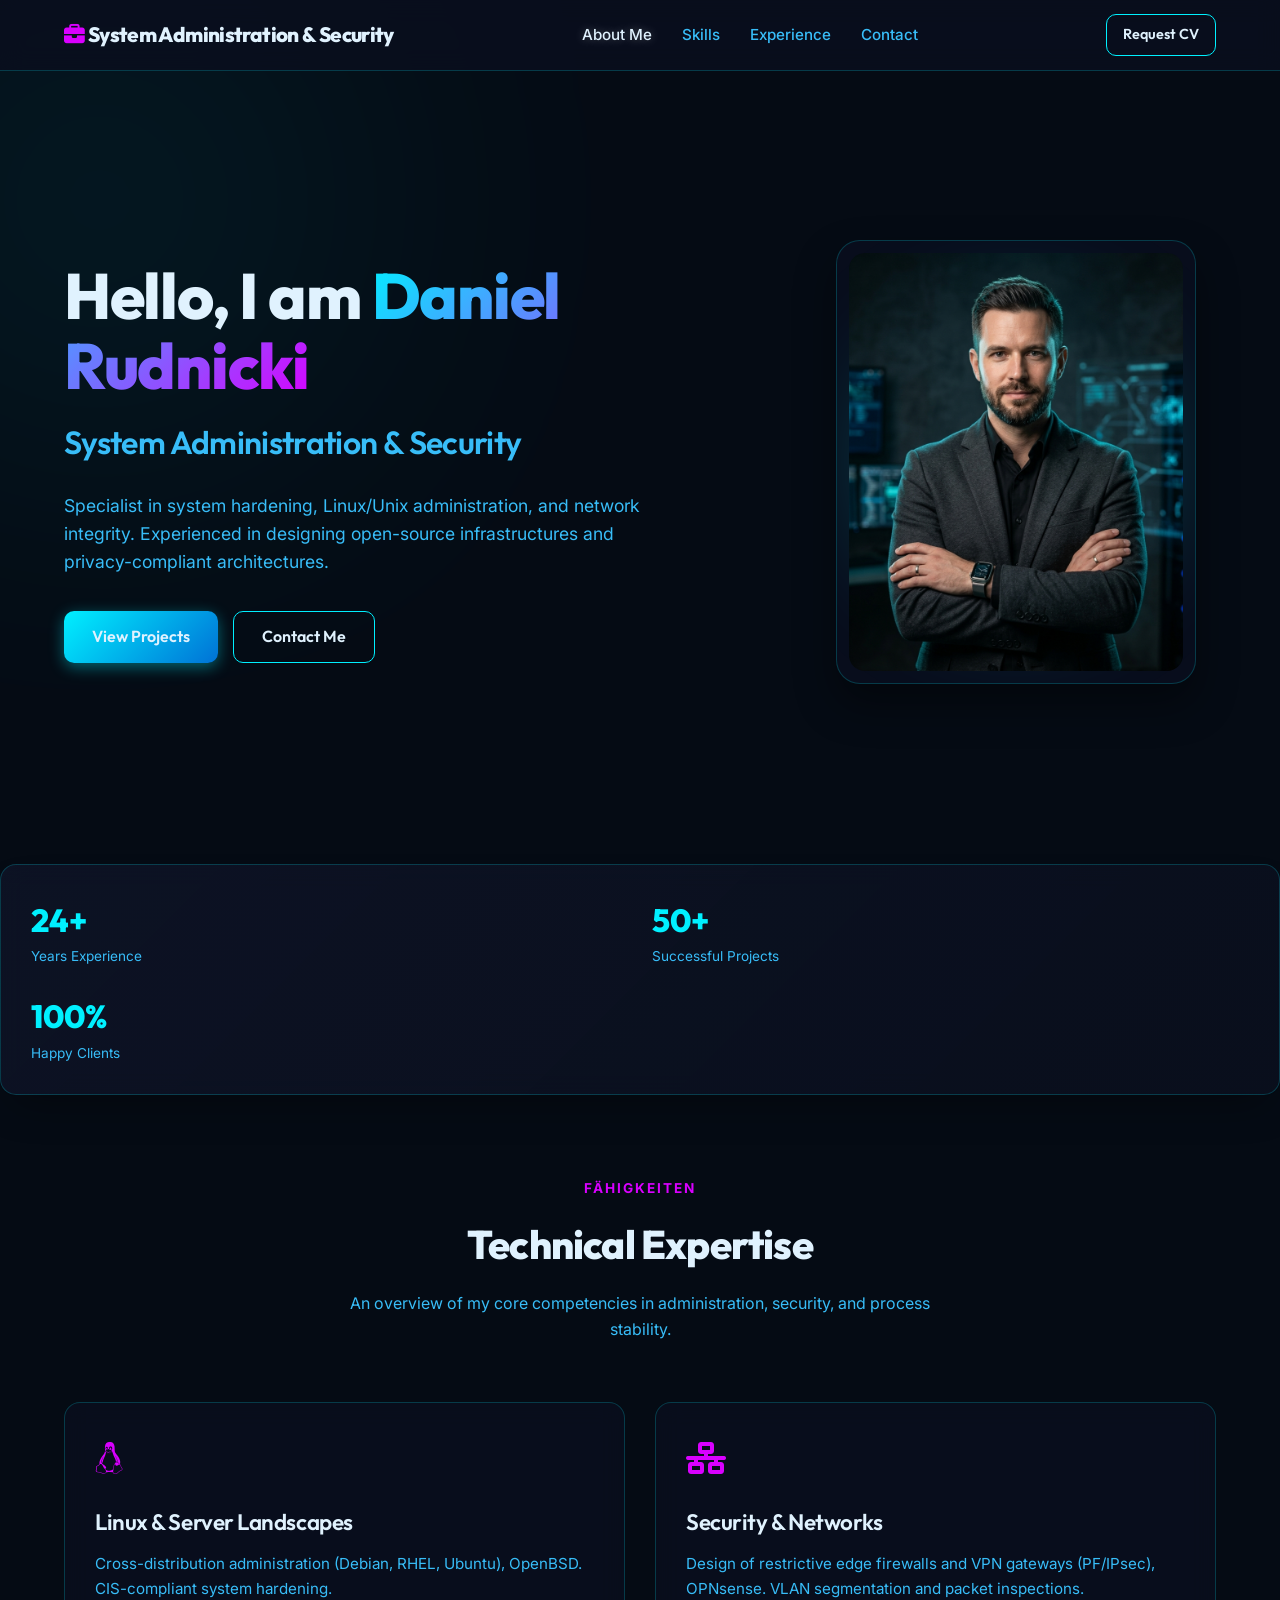
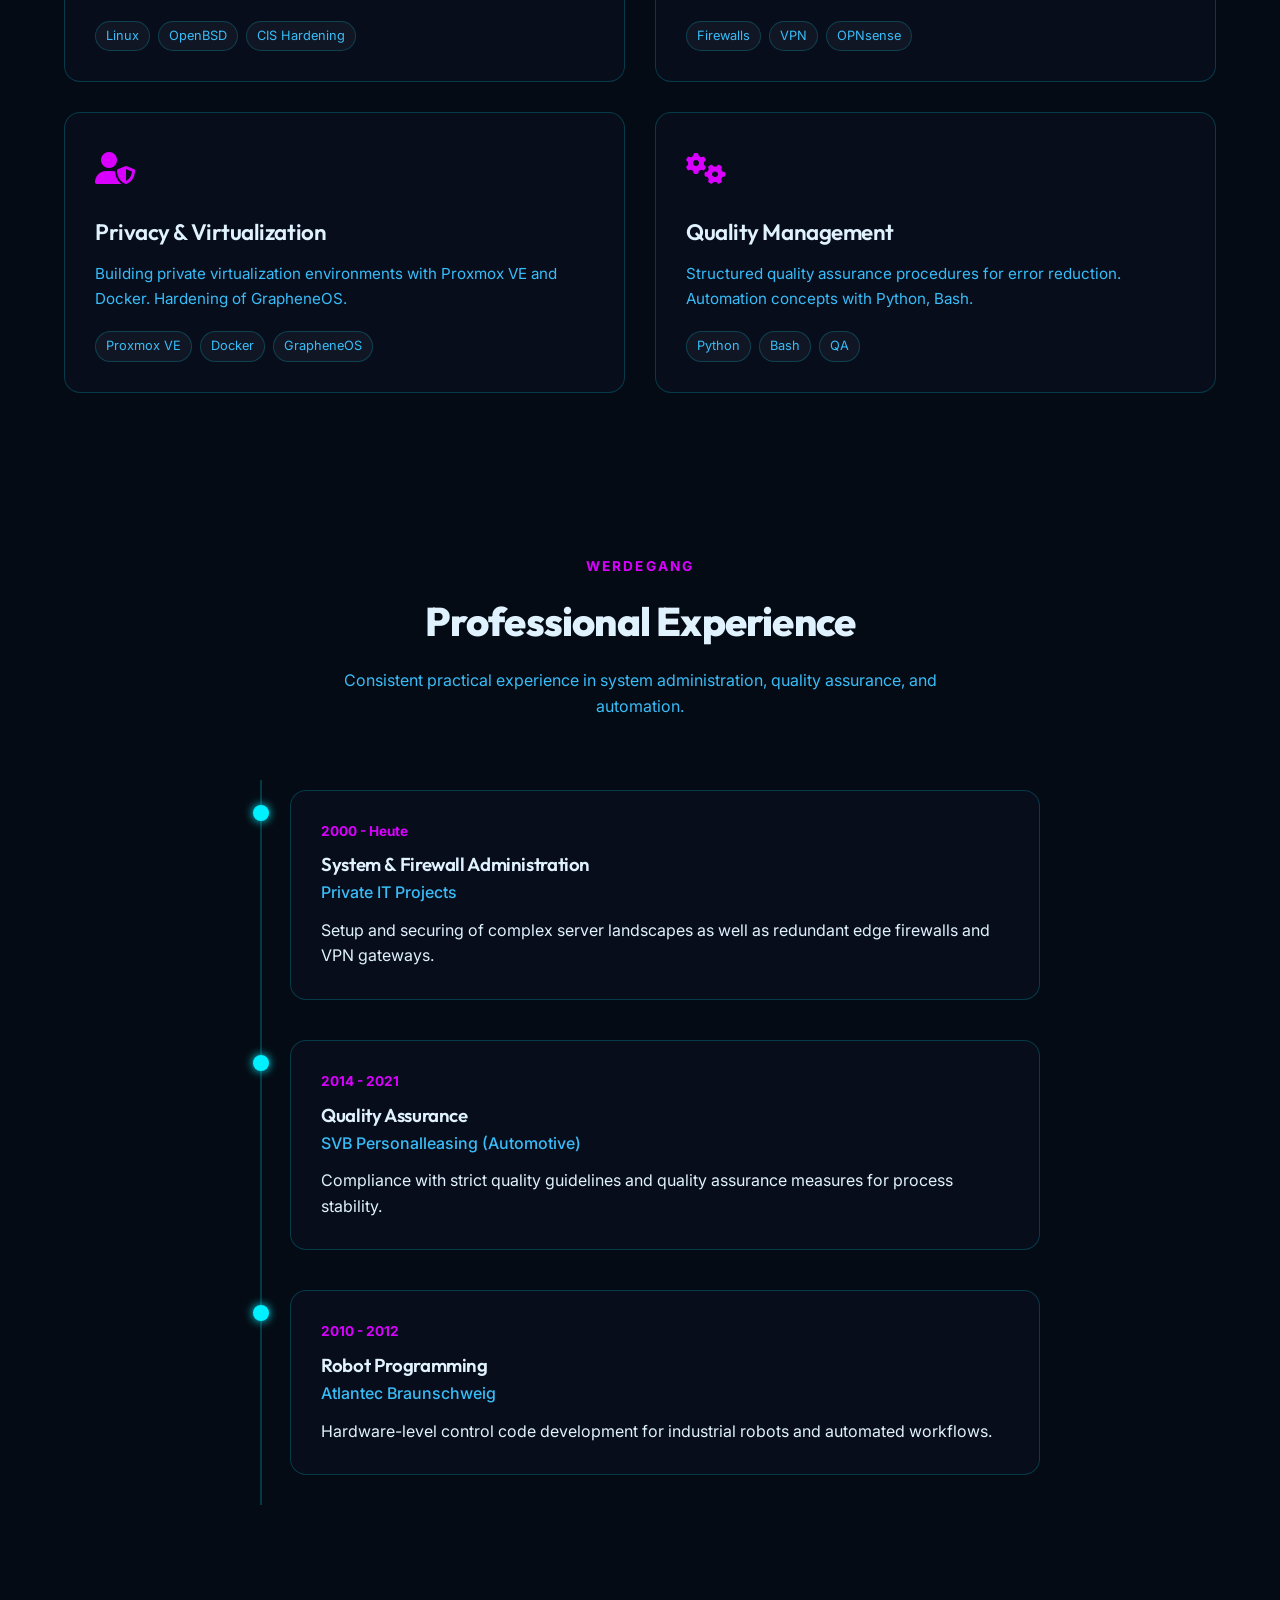
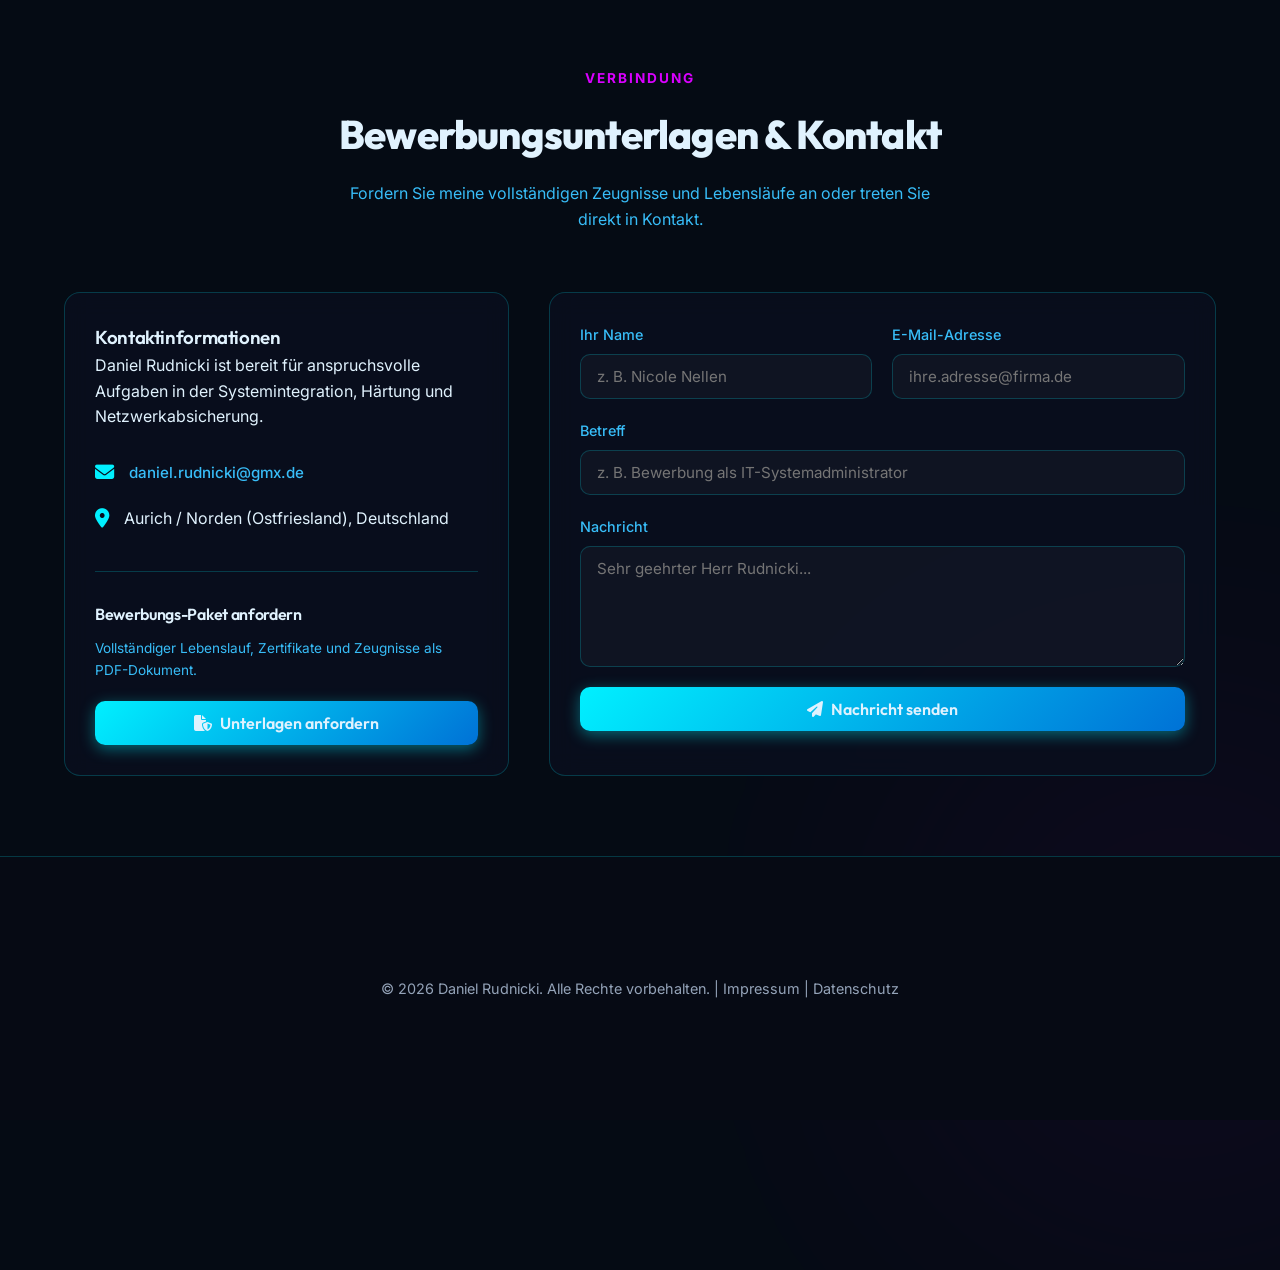
==== commit 1a531345: "Dynamically replace DR.ADMIN logo with company name or category" ====
--- a/index.html
+++ b/index.html
@@ -22,7 +22,7 @@
     <!-- Navigation Header -->
     <header class="main-header">
         <div class="nav-container">
-            <a href="#" class="logo">
+            <a href="#" class="logo" id="nav-logo">
                 <span class="logo-accent">&lt;</span> DR.ADMIN <span class="logo-accent">/&gt;</span>
             </a>
             <nav class="nav-menu">
--- a/static/styles.css
+++ b/static/styles.css
@@ -229,7 +229,7 @@
     left: 0;
     width: 100%;
     z-index: 100;
-    background: rgba(10, 15, 29, 0.7);
+    background: var(--bg-card);
     backdrop-filter: blur(12px);
     -webkit-backdrop-filter: blur(12px);
     border-bottom: 1px solid var(--border-color);
@@ -1001,3 +1001,31 @@
     -webkit-background-clip: text;
     -webkit-text-fill-color: transparent;
 }
+
+/* Theme: MIL_IT (Military / Security) */
+body.theme-mil_it {
+    --bg-dark: #1a1e16;
+    --bg-card: rgba(30, 36, 26, 0.85);
+    --bg-card-hover: rgba(38, 46, 33, 1);
+    --primary: #65a30d;
+    --primary-glow: rgba(101, 163, 13, 0.3);
+    --secondary: #4d7c0f;
+    --secondary-glow: rgba(77, 124, 15, 0.2);
+    --text-primary: #f0fdf4;
+    --text-secondary: #bef264;
+    --text-muted: #a3a3a3;
+    --border-color: rgba(101, 163, 13, 0.2);
+    --border-color-hover: rgba(101, 163, 13, 0.5);
+}
+body.theme-mil_it .glass-bg {
+    background: radial-gradient(circle at center, rgba(77, 124, 15, 0.1) 0%, rgba(26, 30, 22, 1) 50%);
+}
+body.theme-mil_it .glass-card {
+    background: rgba(30, 36, 26, 0.85);
+    border: 1px solid var(--border-color);
+}
+body.theme-mil_it .text-gradient {
+    background: linear-gradient(135deg, #a3e635 0%, #65a30d 100%);
+    -webkit-background-clip: text;
+    -webkit-text-fill-color: transparent;
+}
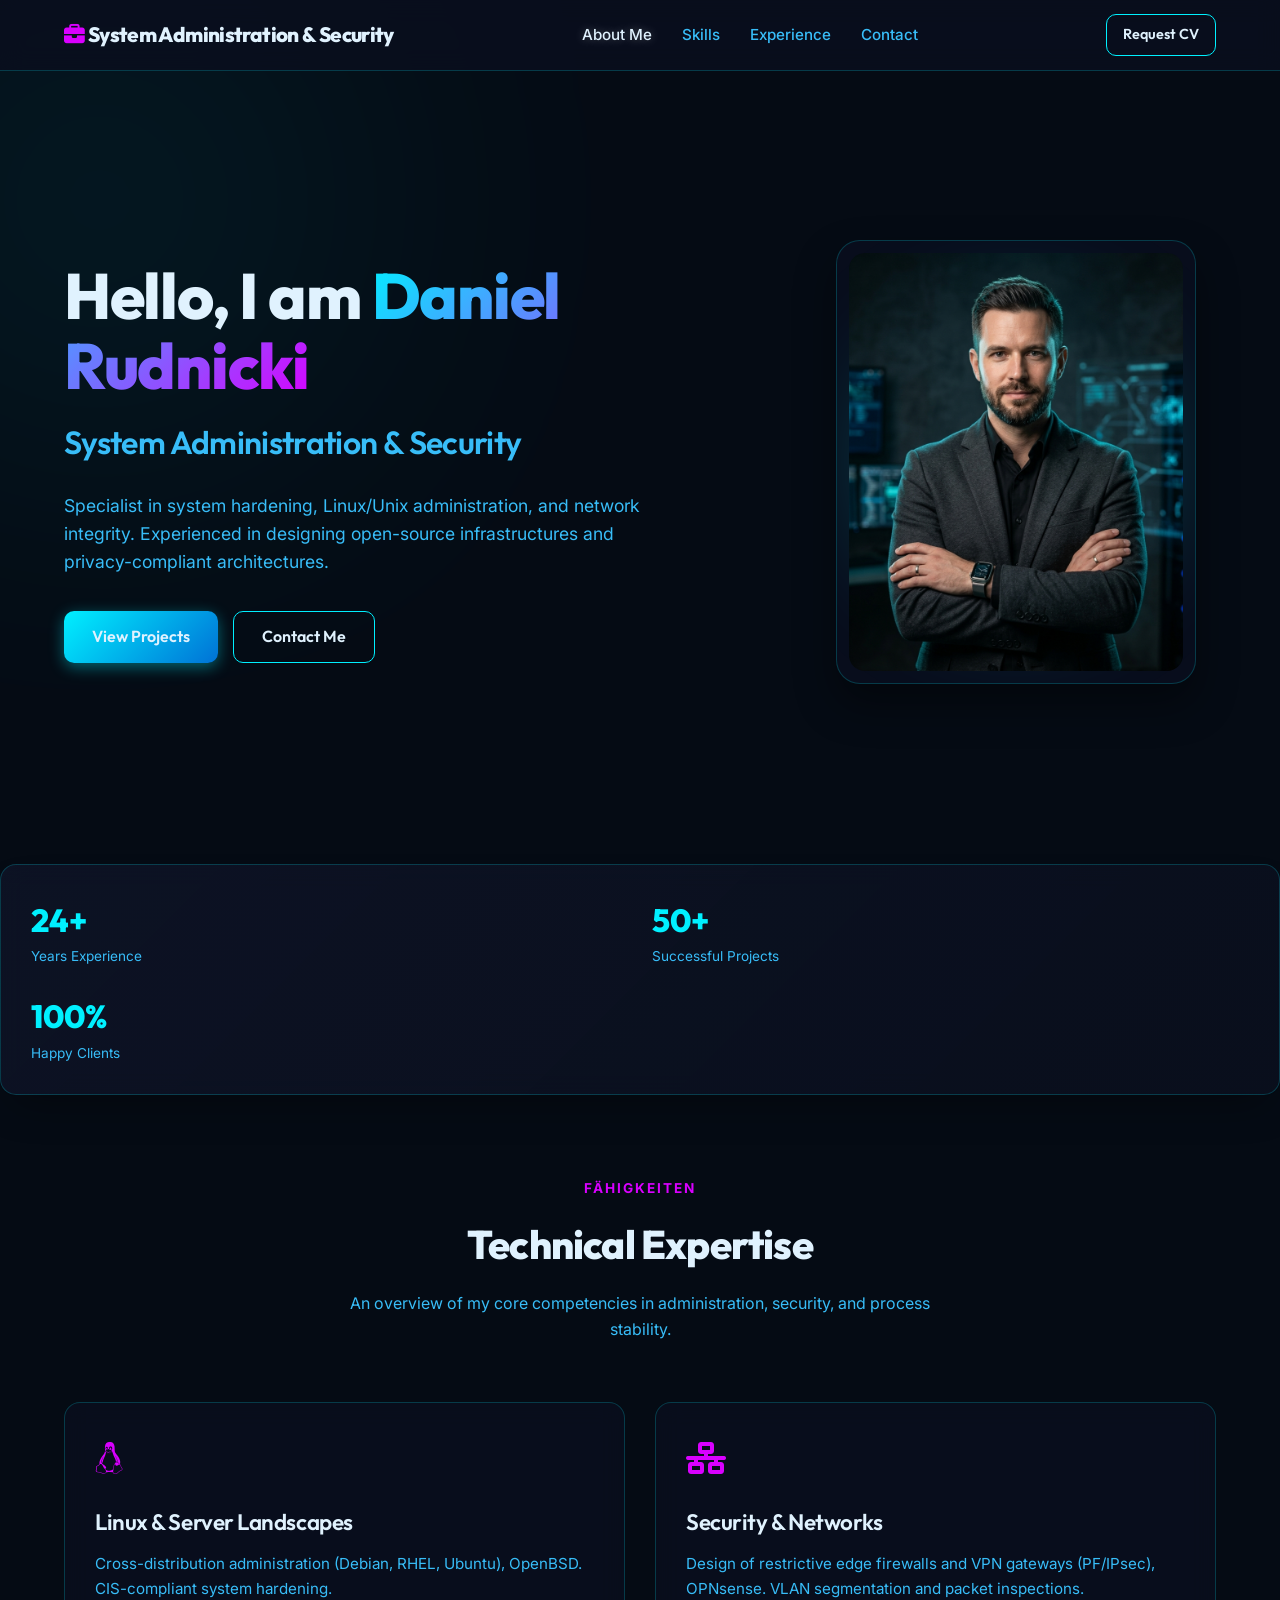
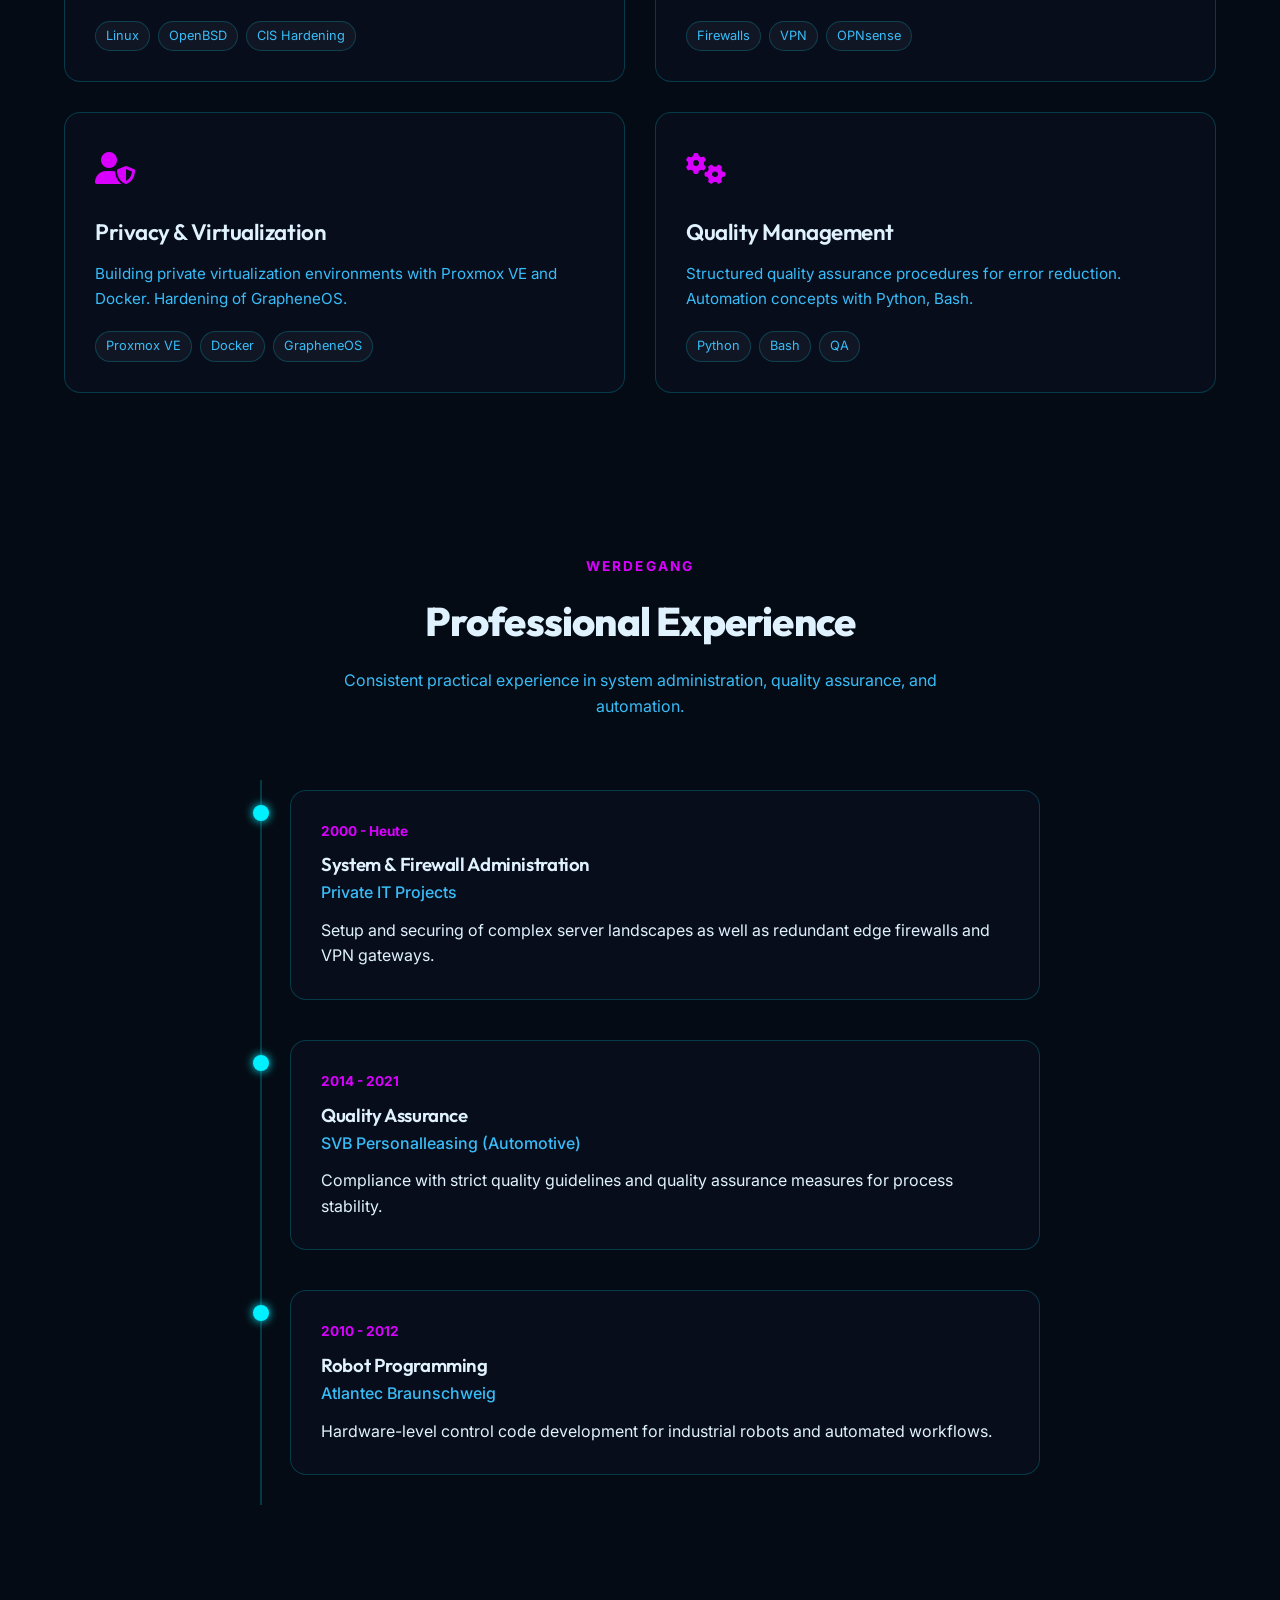
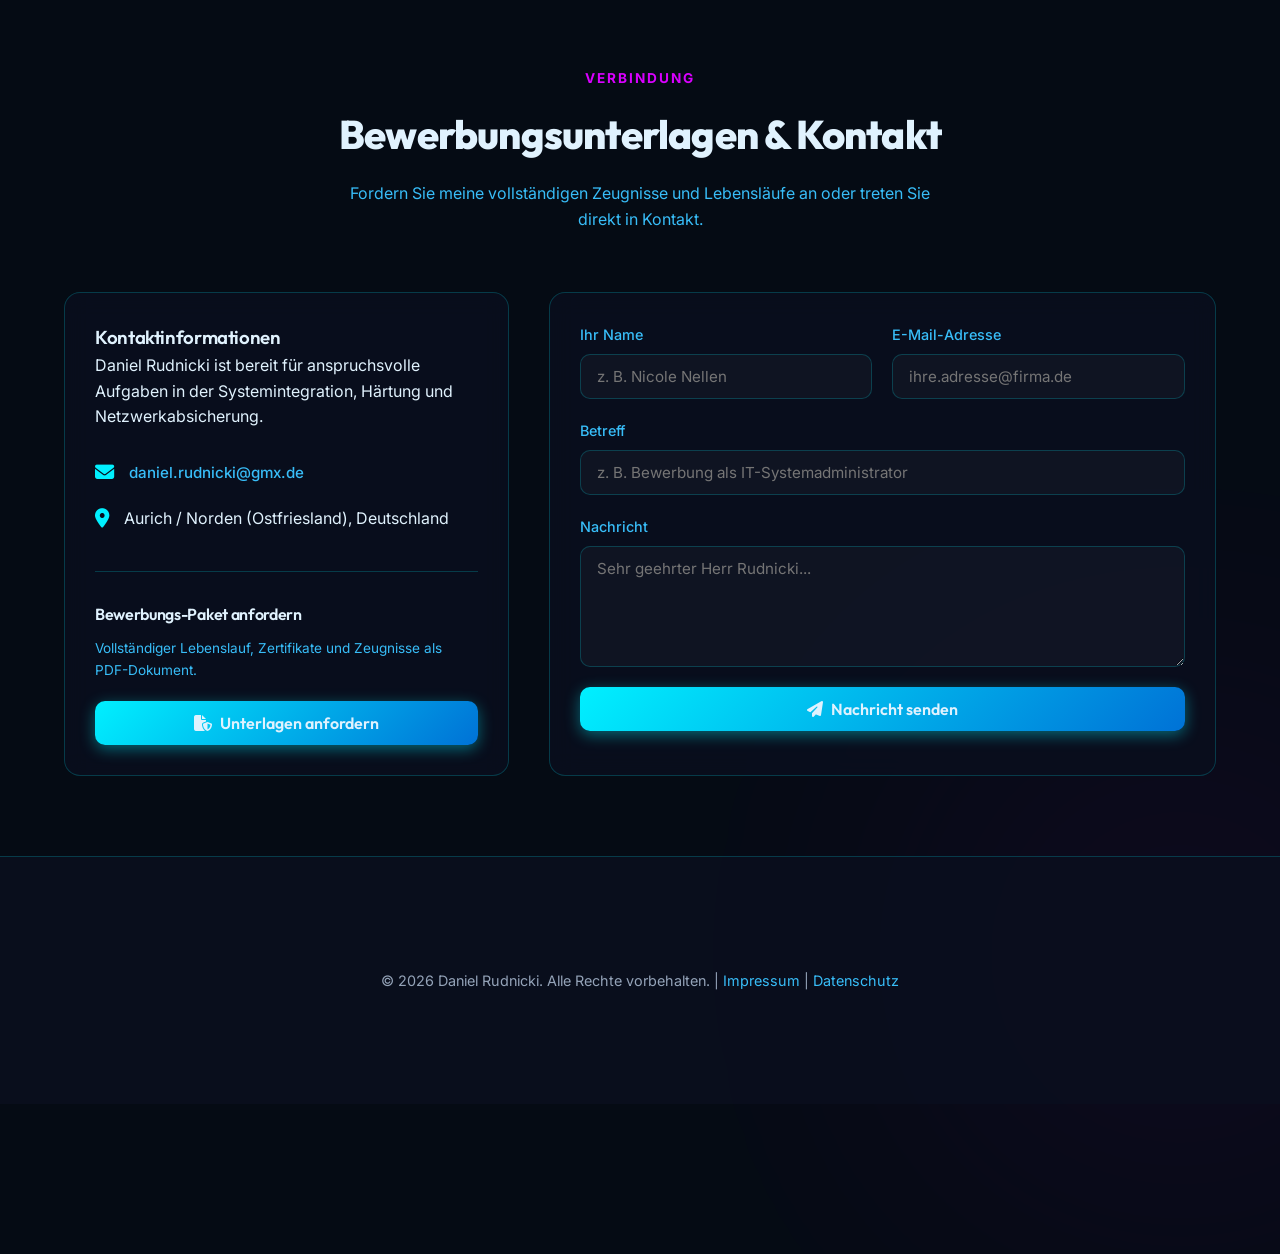
==== commit e762ff04: "Update footer styling, fix logos, add Impressum and Datenschutz" ====
--- a/index.html
+++ b/index.html
@@ -277,7 +277,7 @@
     <!-- Footer -->
     <footer class="main-footer">
         <div class="section-container">
-            <p>&copy; 2026 Daniel Rudnicki. Alle Rechte vorbehalten. | <a href="#about">Impressum</a> | <a href="#about">Datenschutz</a></p>
+            <p>&copy; 2026 Daniel Rudnicki. Alle Rechte vorbehalten. | <a href="/impressum.html">Impressum</a> | <a href="/datenschutz.html">Datenschutz</a></p>
         </div>
     </footer>
     <script src="/static/content.js"></script>
--- a/static/styles.css
+++ b/static/styles.css
@@ -886,16 +886,20 @@
    FOOTER
    ========================================================================== */
 .main-footer {
+    background-color: var(--bg-card);
     border-top: 1px solid var(--border-color);
-    background: #060a14;
-    padding: 40px 0;
+    padding: 2rem 0;
     text-align: center;
     color: var(--text-muted);
     font-size: 0.9rem;
 }
-
+.main-footer a {
+    color: var(--text-secondary);
+    text-decoration: none;
+    transition: color 0.3s ease;
+}
 .main-footer a:hover {
-    color: var(--text-primary);
+    color: var(--primary);
 }
 
 /* ==========================================================================
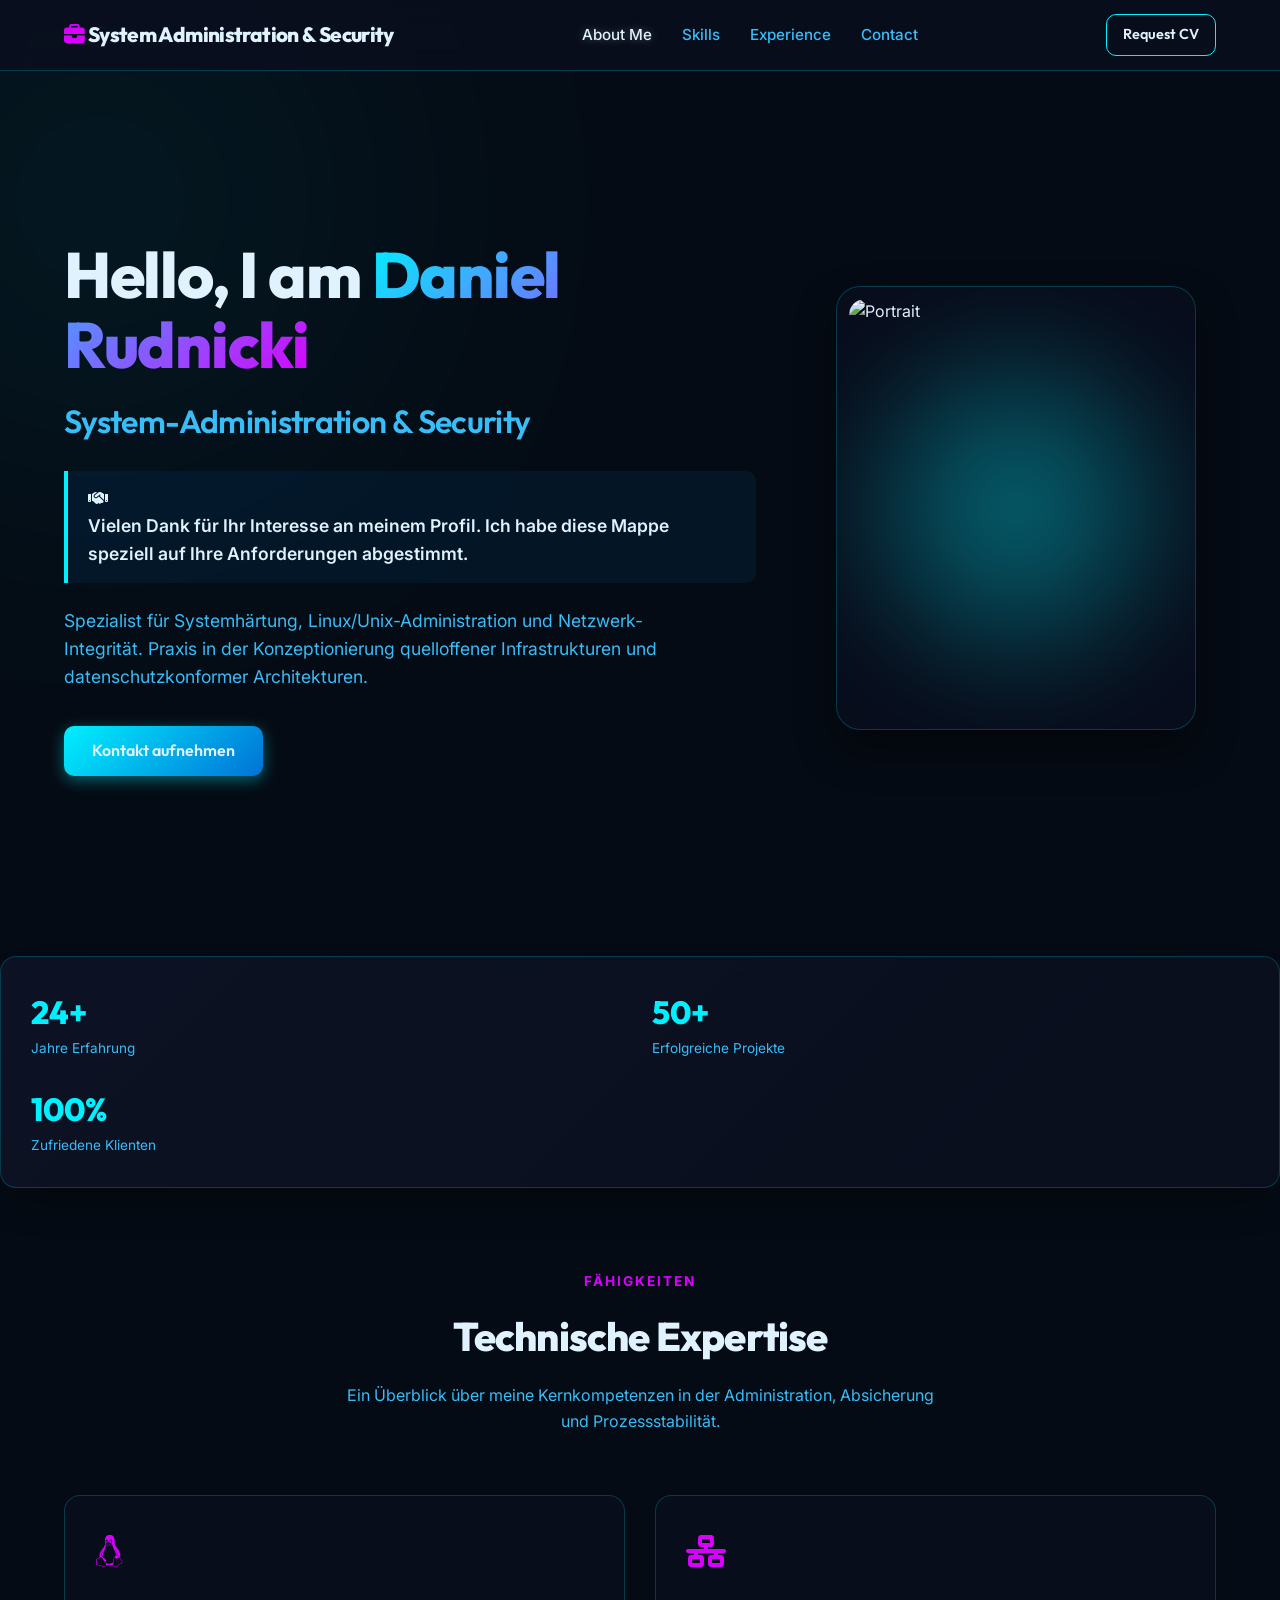
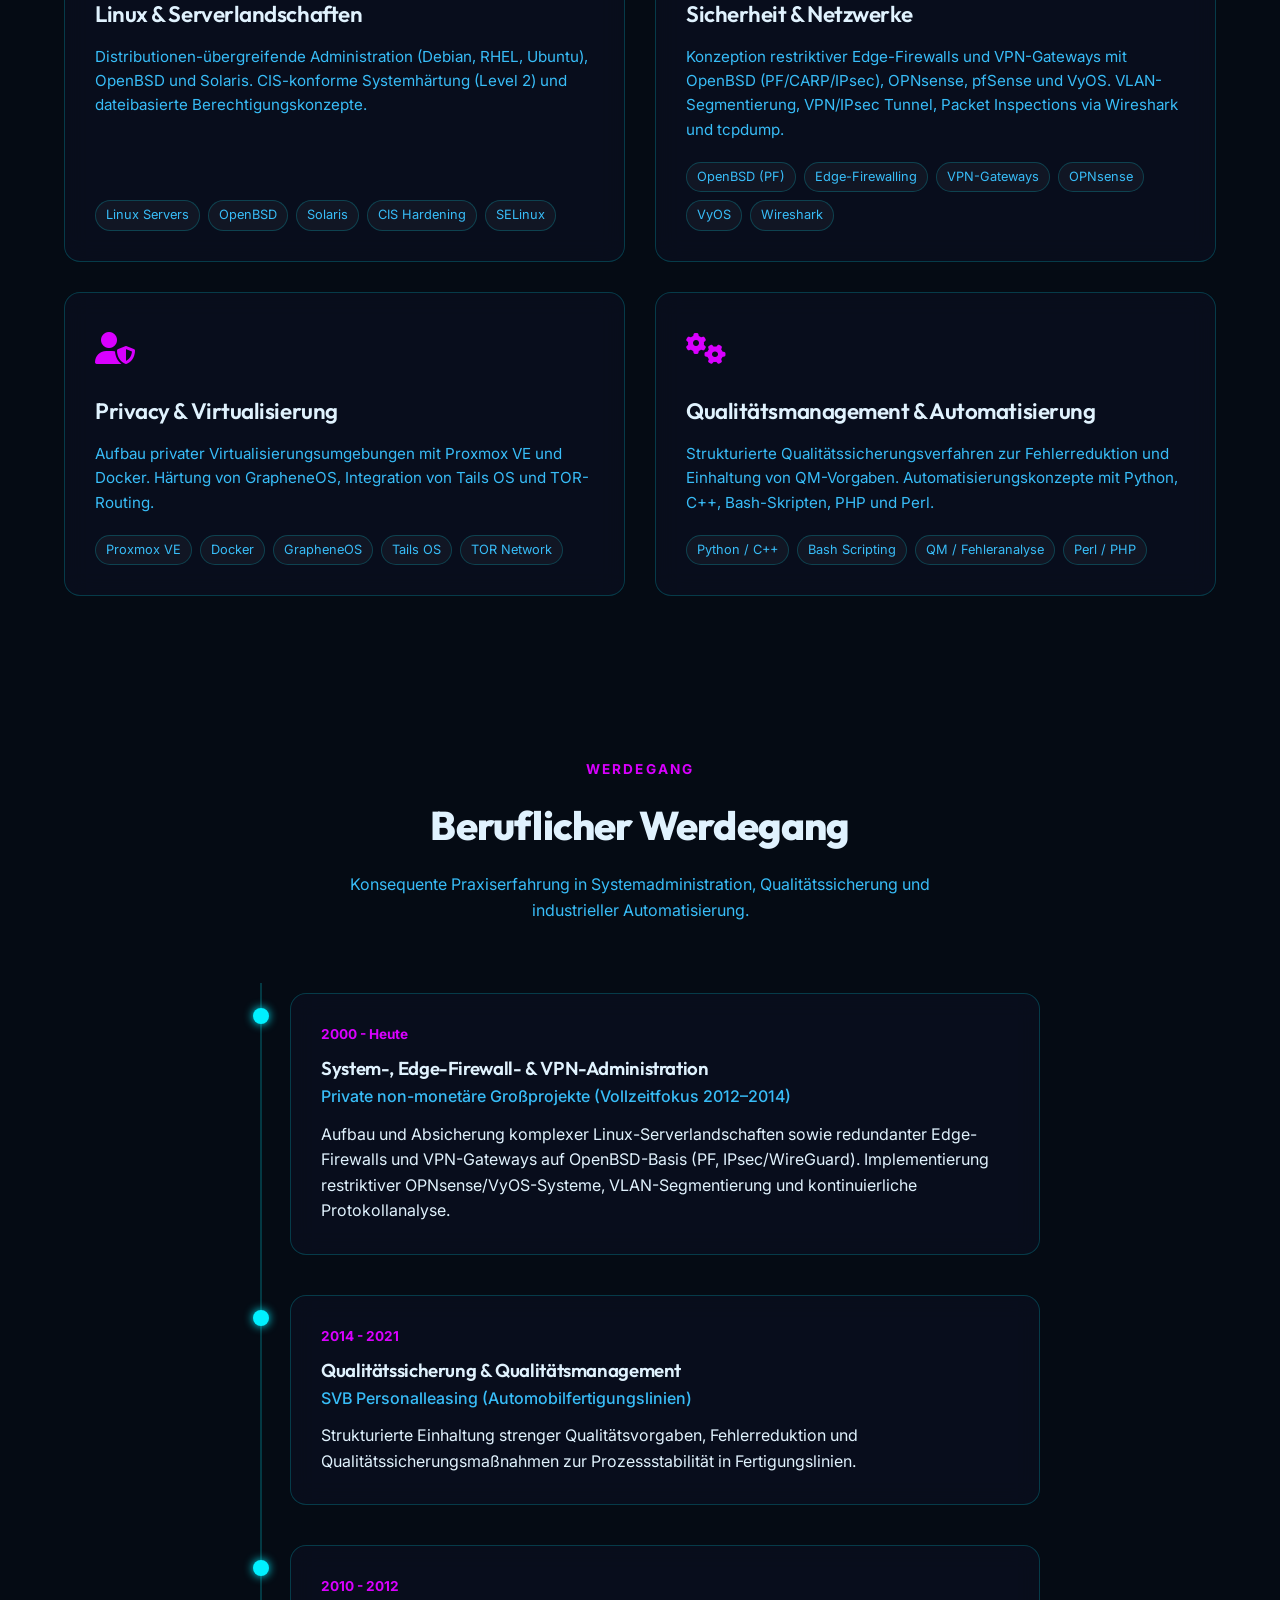
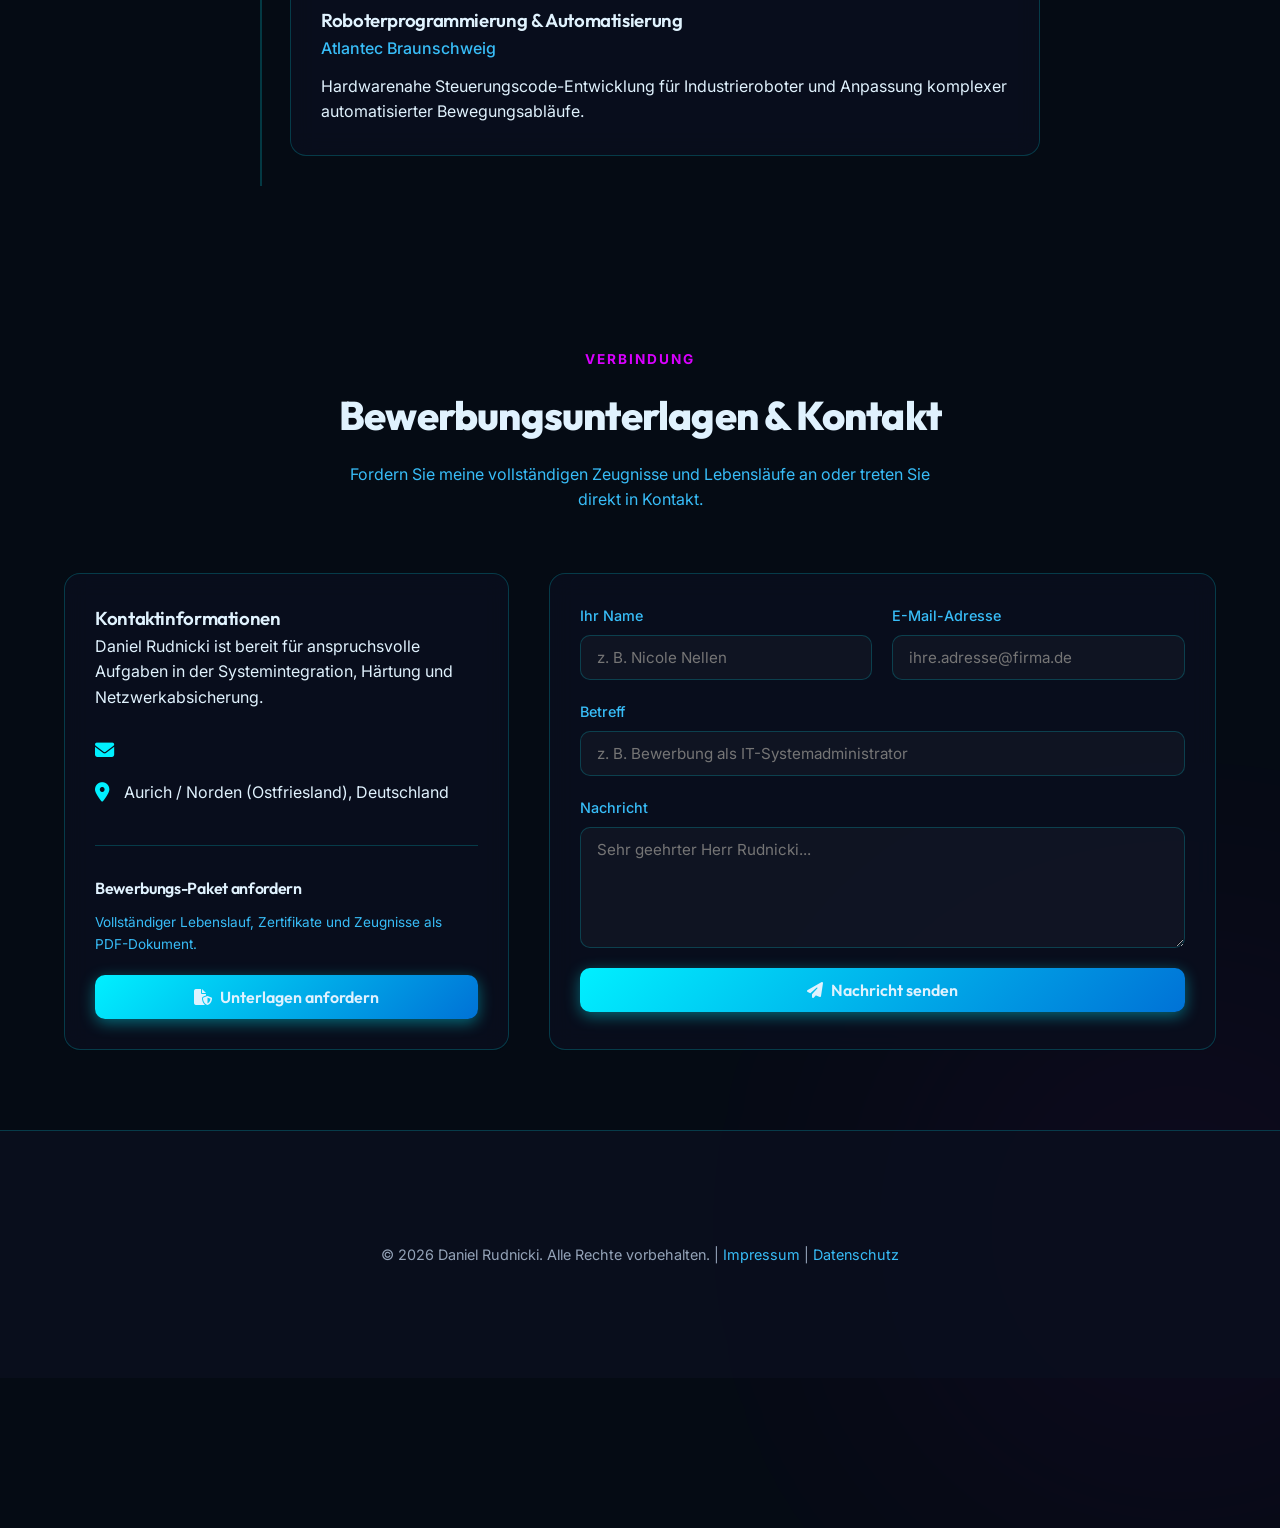
==== commit 2c7a7b84: "Remove View Projects link" ====
--- a/index.html
+++ b/index.html
@@ -67,8 +67,7 @@
                         <p class="hero-description" id="dynamic-description">Spezialist für Systemhärtung, Linux/Unix-Administration und Netzwerk-Integrität. Praxis in der Konzeptionierung quelloffener Infrastrukturen und datenschutzkonformer Architekturen.</p>
                         
                         <div class="hero-actions">
-                            <a href="#projects" class="btn btn-primary" id="proj-btn">Projekte ansehen</a>
-                            <a href="#contact" class="btn btn-outline" id="cont-btn">Kontakt aufnehmen</a>
+                            <a href="#contact" class="btn btn-primary" id="cont-btn">Kontakt aufnehmen</a>
                         </div>
                     </div>
                     
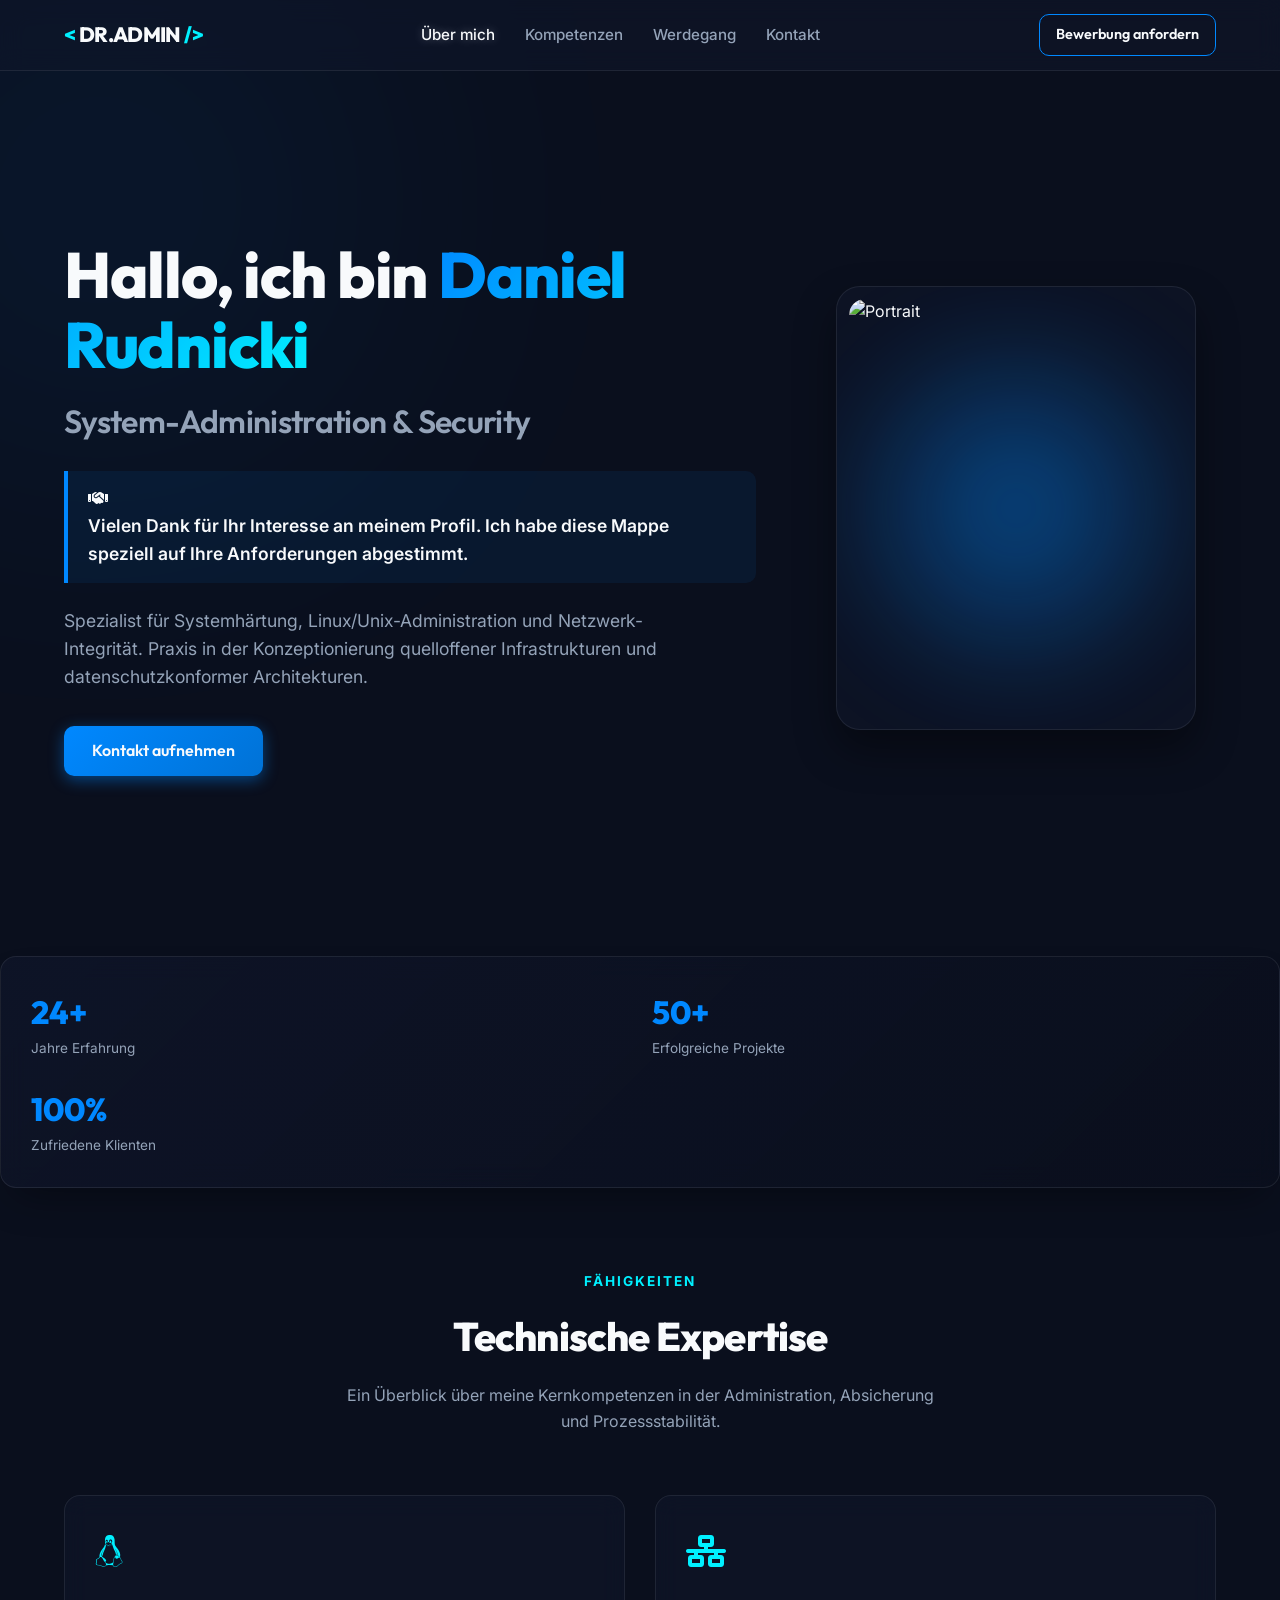
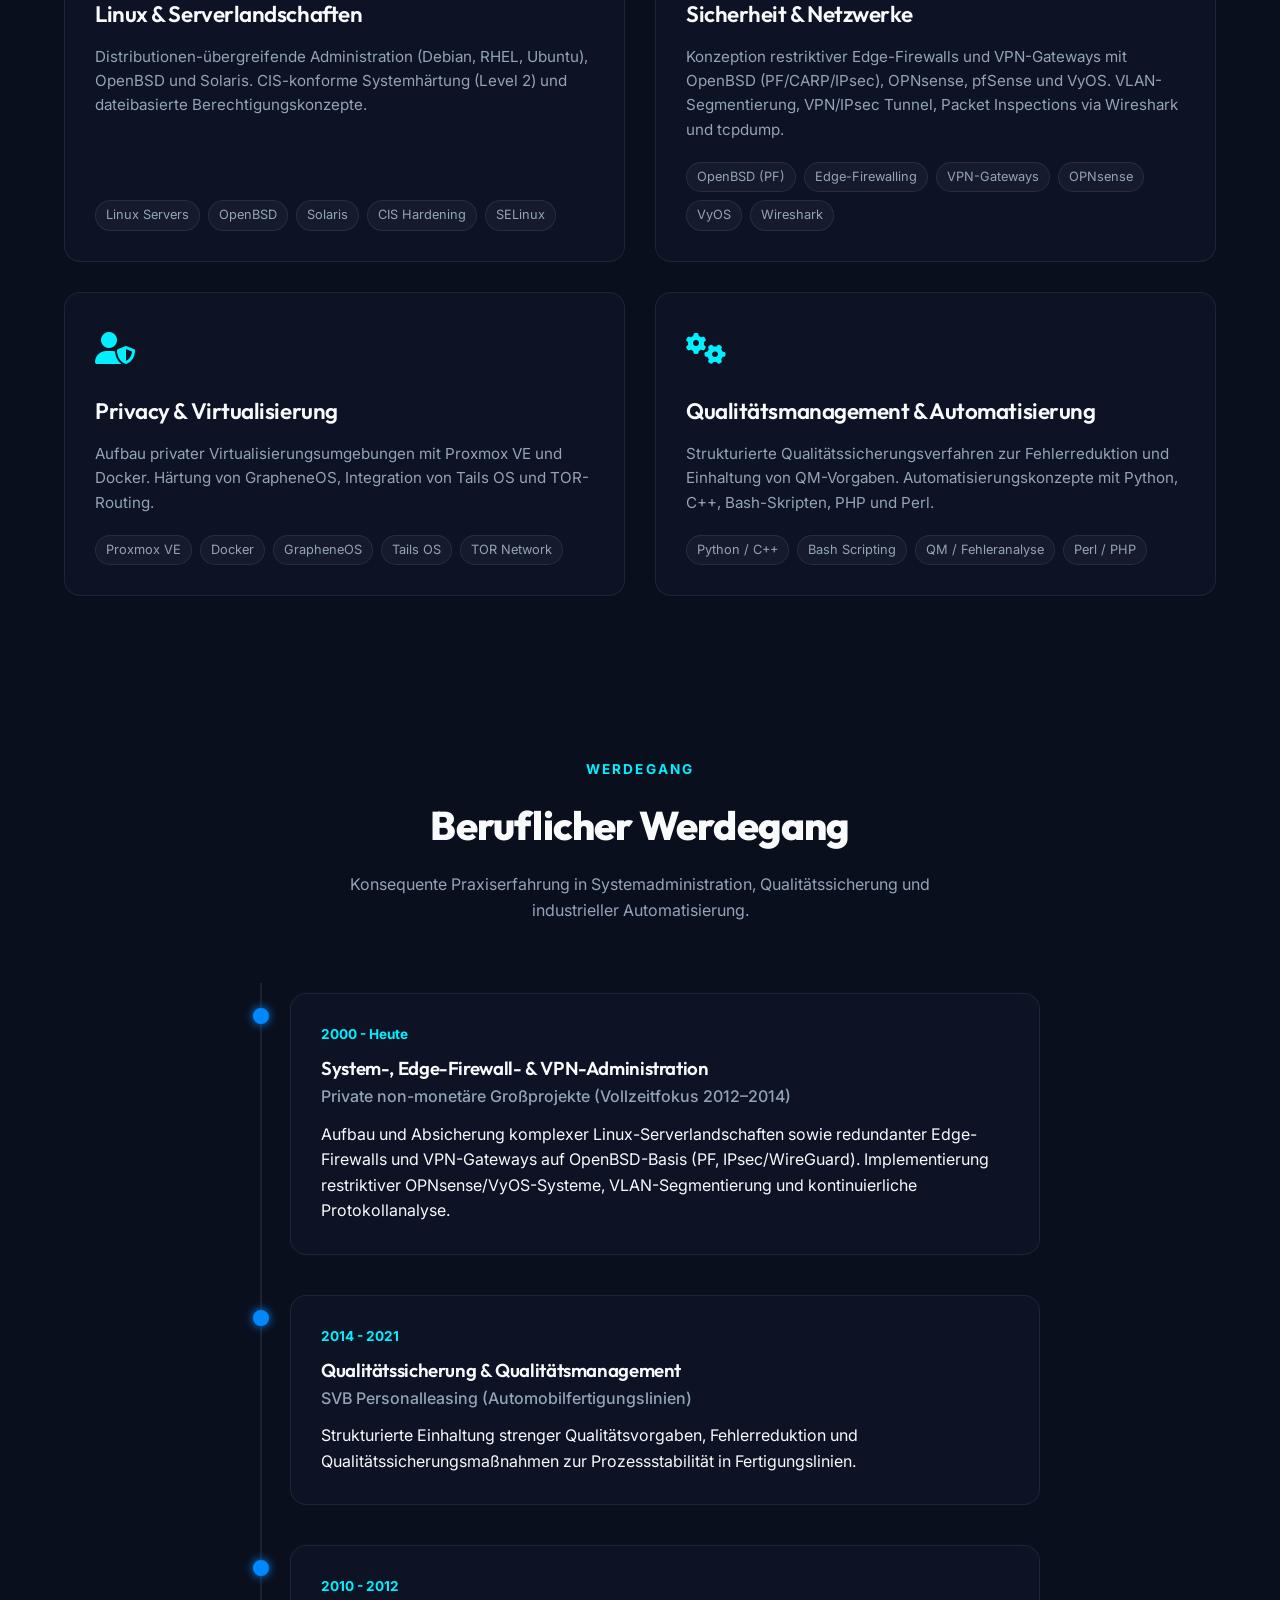
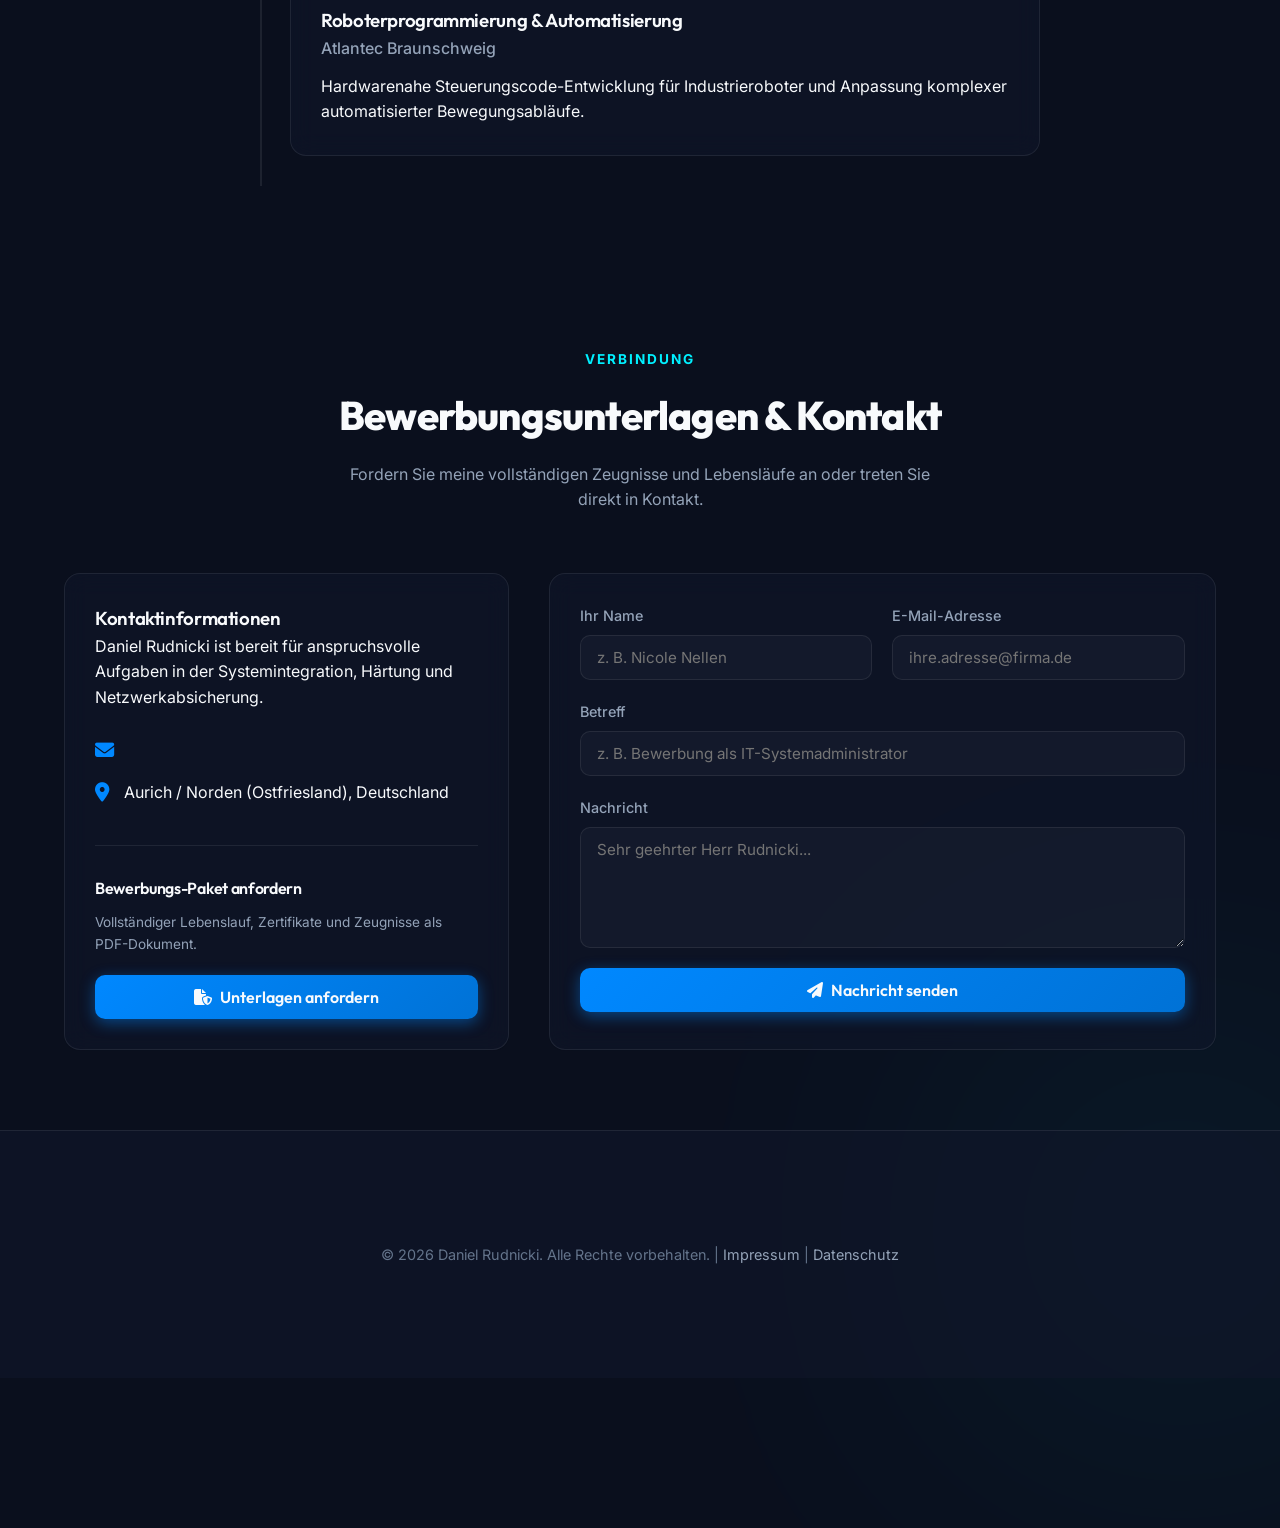
==== commit 38d035b7: "Add Google Analytics placeholder" ====
--- a/index.html
+++ b/index.html
@@ -13,6 +13,14 @@
     <link rel="stylesheet" href="https://cdnjs.cloudflare.com/ajax/libs/font-awesome/6.4.0/css/all.min.css">
     <!-- Main Style Sheet -->
     <link rel="stylesheet" href="/static/styles.css">
+    <!-- Google tag (gtag.js) -->
+    <script async src="https://www.googletagmanager.com/gtag/js?id=G-XXXXXXXXXX"></script>
+    <script>
+      window.dataLayer = window.dataLayer || [];
+      function gtag(){dataLayer.push(arguments);}
+      gtag('js', new Date());
+      gtag('config', 'G-XXXXXXXXXX');
+    </script>
 </head>
 <body class="{{ theme_class }}">
     <!-- Background Glow Effects -->
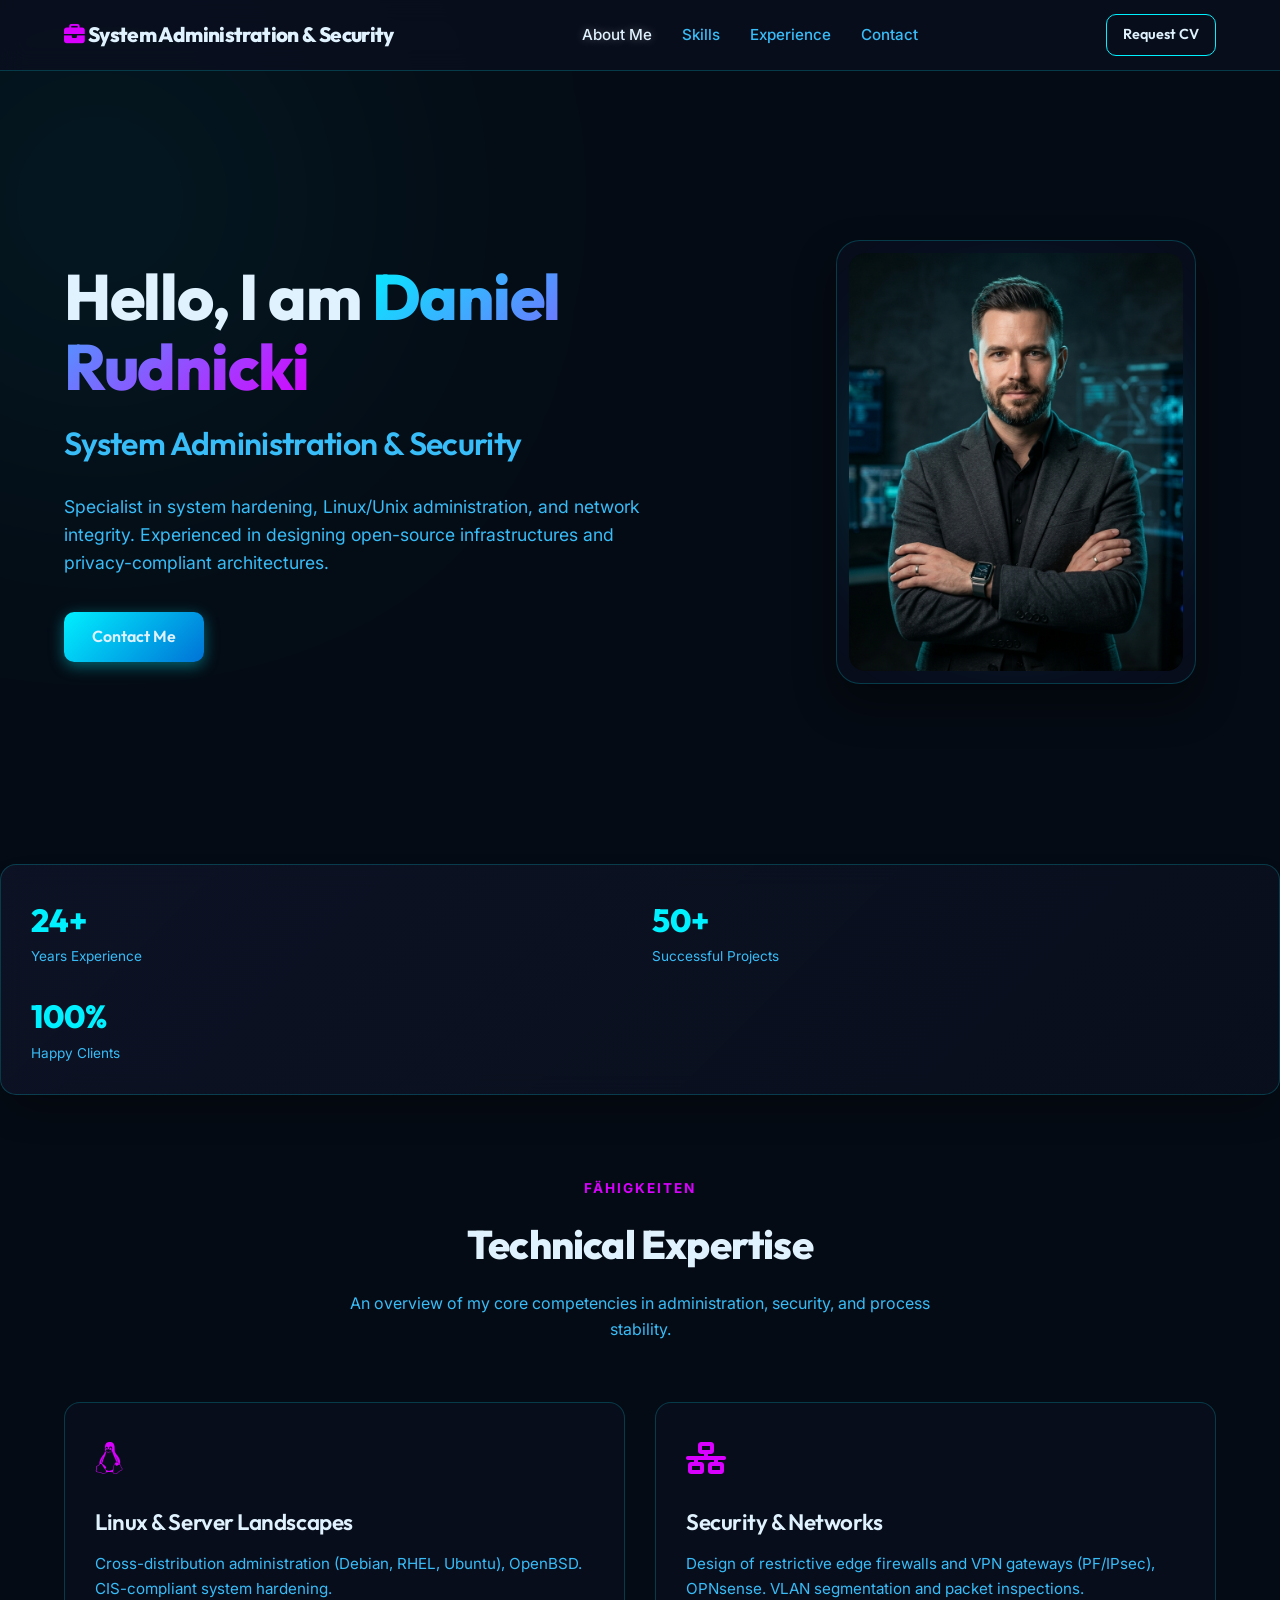
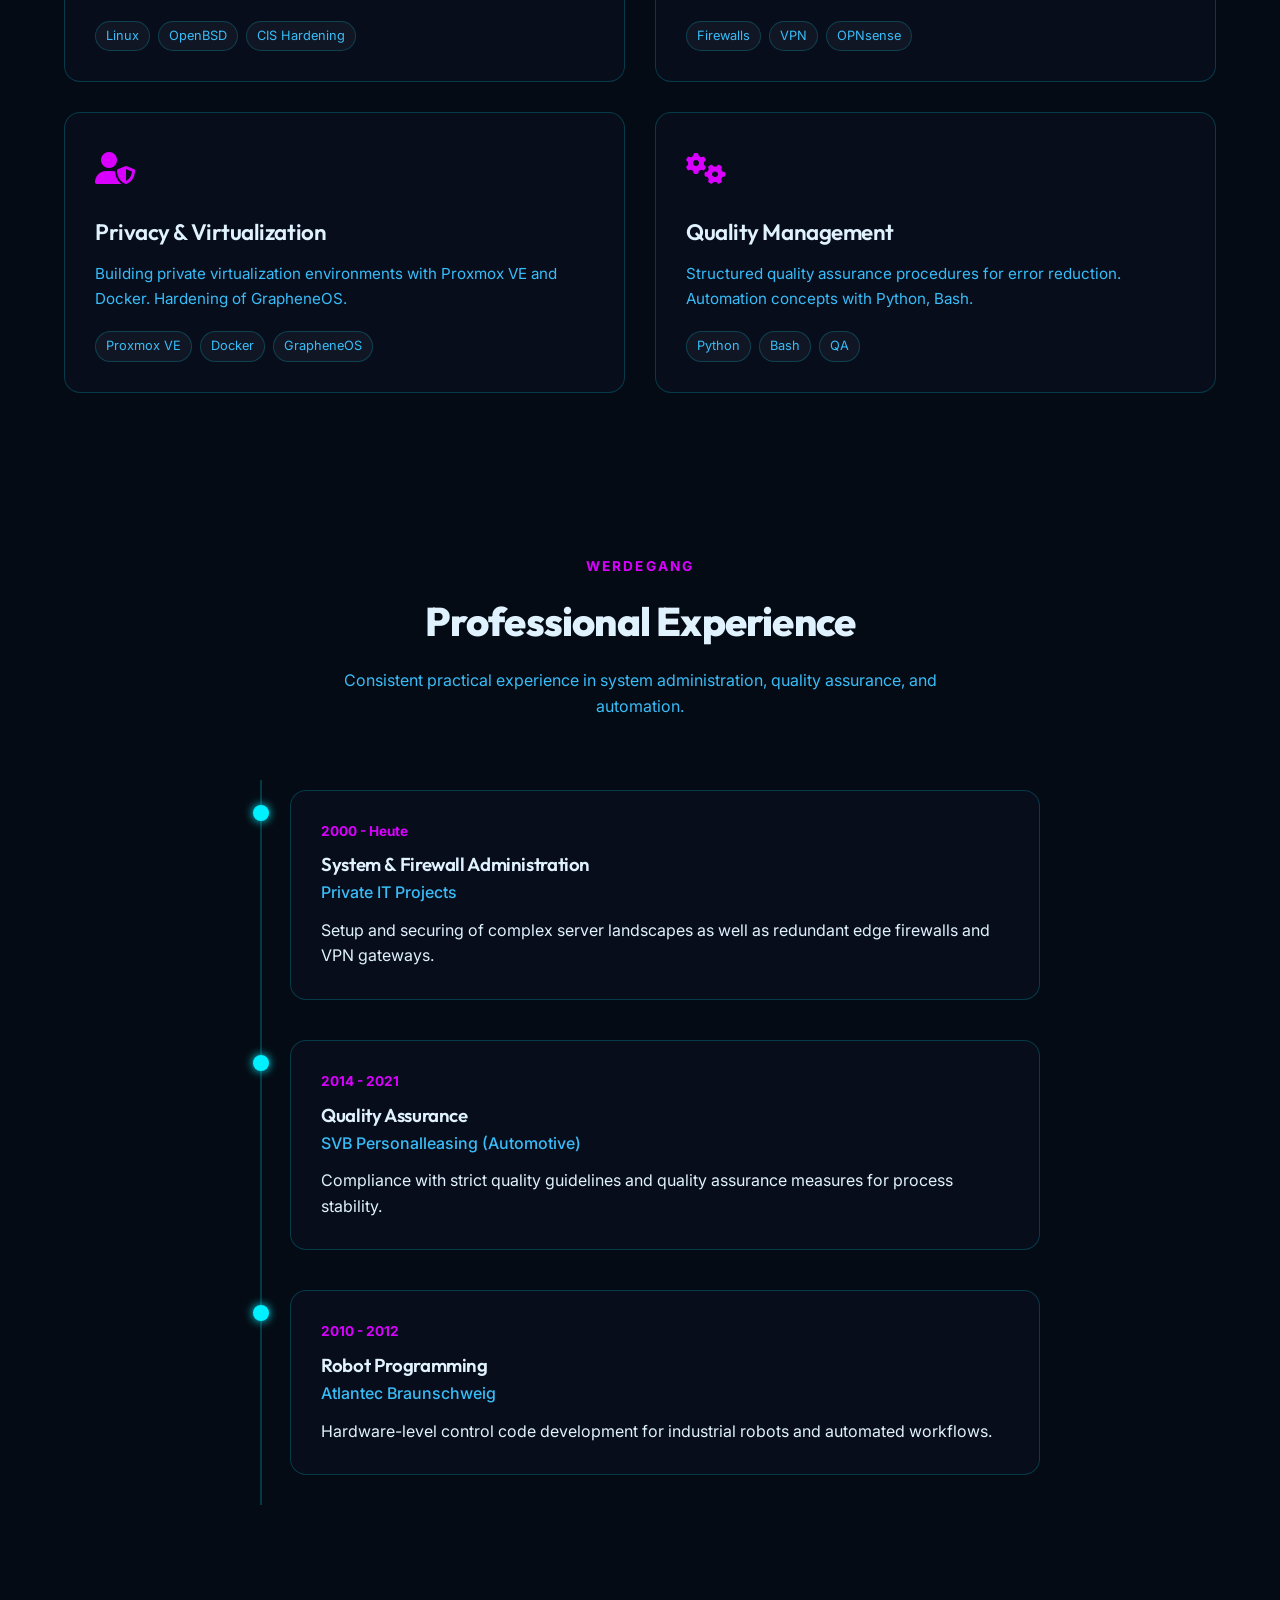
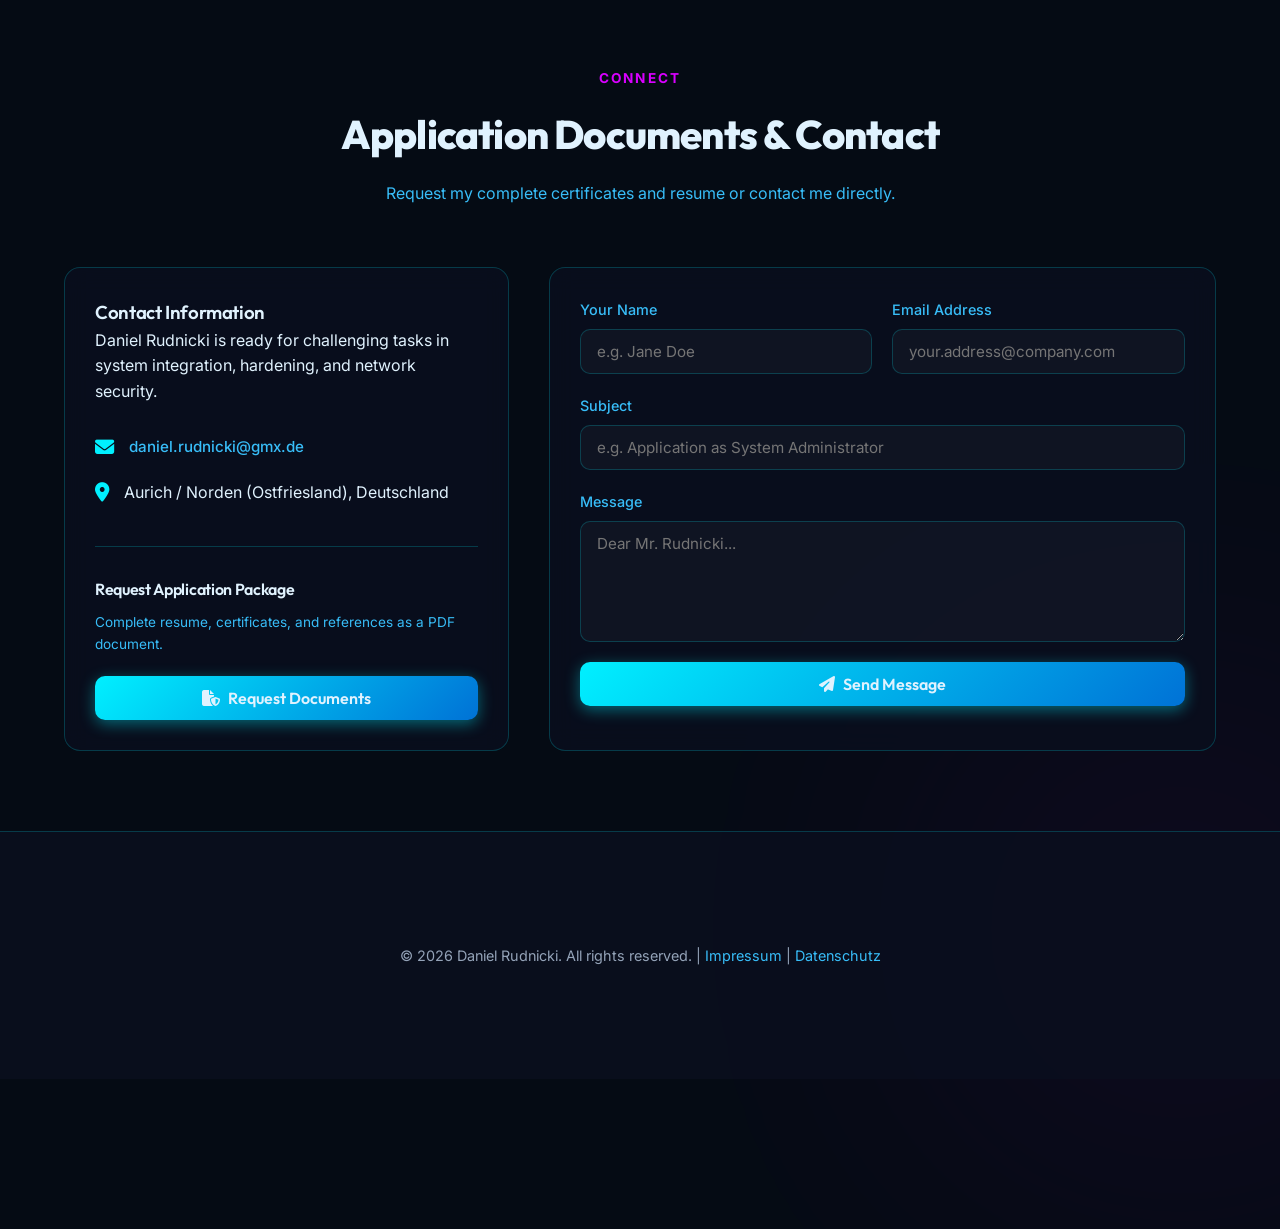
==== commit 7cff5bdd: "Add contact form and footer multi-language translation and client-side mailto handler" ====
--- a/index.html
+++ b/index.html
@@ -220,15 +220,15 @@
         <section id="contact" class="contact-section">
             <div class="section-container">
                 <div class="section-header">
-                    <span class="section-tag">Verbindung</span>
-                    <h2 class="section-title">Bewerbungsunterlagen & Kontakt</h2>
-                    <p class="section-desc">Fordern Sie meine vollständigen Zeugnisse und Lebensläufe an oder treten Sie direkt in Kontakt.</p>
+                    <span class="section-tag" id="contact-tag">Verbindung</span>
+                    <h2 class="section-title" id="contact-title">Bewerbungsunterlagen & Kontakt</h2>
+                    <p class="section-desc" id="contact-desc">Fordern Sie meine vollständigen Zeugnisse und Lebensläufe an oder treten Sie direkt in Kontakt.</p>
                 </div>
 
                 <div class="contact-grid">
                     <div class="contact-info-panel glass-card">
-                        <h3>Kontaktinformationen</h3>
-                        <p>Daniel Rudnicki ist bereit für anspruchsvolle Aufgaben in der Systemintegration, Härtung und Netzwerkabsicherung.</p>
+                        <h3 id="contact-info-title">Kontaktinformationen</h3>
+                        <p id="contact-info-text">Daniel Rudnicki ist bereit für anspruchsvolle Aufgaben in der Systemintegration, Härtung und Netzwerkabsicherung.</p>
                         
                         <div class="info-list">
                             <div class="info-item">
@@ -243,10 +243,10 @@
 
                         <!-- Action buttons for document download request -->
                         <div class="document-download-box">
-                            <h4>Bewerbungs-Paket anfordern</h4>
-                            <p class="small-text">Vollständiger Lebenslauf, Zertifikate und Zeugnisse als PDF-Dokument.</p>
+                            <h4 id="req-docs-title">Bewerbungs-Paket anfordern</h4>
+                            <p class="small-text" id="req-docs-desc">Vollständiger Lebenslauf, Zertifikate und Zeugnisse als PDF-Dokument.</p>
                             <button id="request-docs-btn" class="btn btn-primary btn-block">
-                                <i class="fa-solid fa-file-shield"></i> Unterlagen anfordern
+                                <i class="fa-solid fa-file-shield"></i> <span id="req-docs-btn-text">Unterlagen anfordern</span>
                             </button>
                         </div>
                     </div>
@@ -255,24 +255,24 @@
                         <form id="contact-form" class="custom-form">
                             <div class="form-row">
                                 <div class="form-group">
-                                    <label for="name">Ihr Name</label>
+                                    <label for="name" id="label-name">Ihr Name</label>
                                     <input type="text" id="name" required placeholder="z. B. Nicole Nellen">
                                 </div>
                                 <div class="form-group">
-                                    <label for="email">E-Mail-Adresse</label>
+                                    <label for="email" id="label-email">E-Mail-Adresse</label>
                                     <input type="email" id="email" required placeholder="ihre.adresse@firma.de">
                                 </div>
                             </div>
                             <div class="form-group">
-                                <label for="subject">Betreff</label>
+                                <label for="subject" id="label-subject">Betreff</label>
                                 <input type="text" id="subject" placeholder="z. B. Bewerbung als IT-Systemadministrator">
                             </div>
                             <div class="form-group">
-                                <label for="message">Nachricht</label>
+                                <label for="message" id="label-message">Nachricht</label>
                                 <textarea id="message" rows="5" required placeholder="Sehr geehrter Herr Rudnicki..."></textarea>
                             </div>
-                            <button type="submit" class="btn btn-primary">
-                                <i class="fa-solid fa-paper-plane"></i> Nachricht senden
+                            <button type="submit" class="btn btn-primary" id="submit-btn">
+                                <i class="fa-solid fa-paper-plane"></i> <span id="submit-btn-text">Nachricht senden</span>
                             </button>
                         </form>
                     </div>
@@ -284,7 +284,7 @@
     <!-- Footer -->
     <footer class="main-footer">
         <div class="section-container">
-            <p>&copy; 2026 Daniel Rudnicki. Alle Rechte vorbehalten. | <a href="/impressum.html">Impressum</a> | <a href="/datenschutz.html">Datenschutz</a></p>
+            <p id="footer-text">&copy; 2026 Daniel Rudnicki. Alle Rechte vorbehalten. | <a href="/impressum.html">Impressum</a> | <a href="/datenschutz.html">Datenschutz</a></p>
         </div>
     </footer>
     <script src="/static/content.js"></script>
